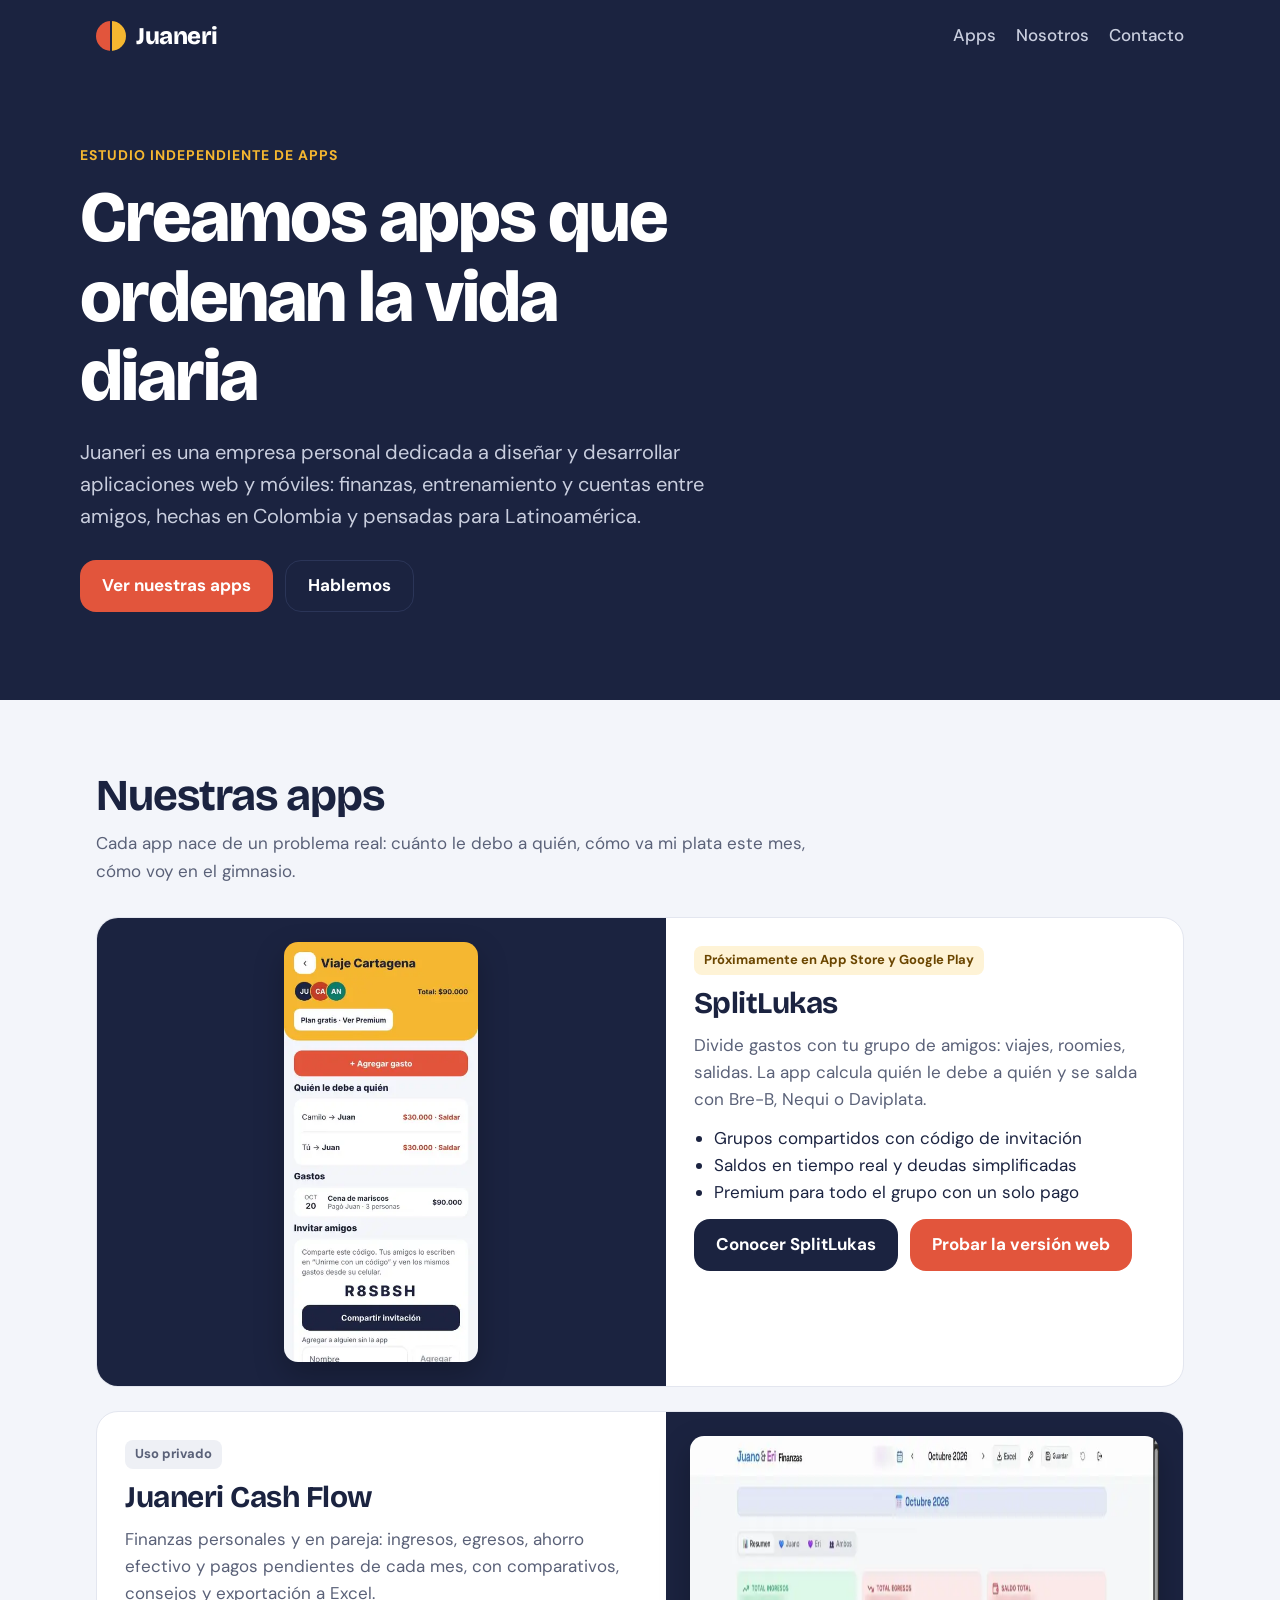
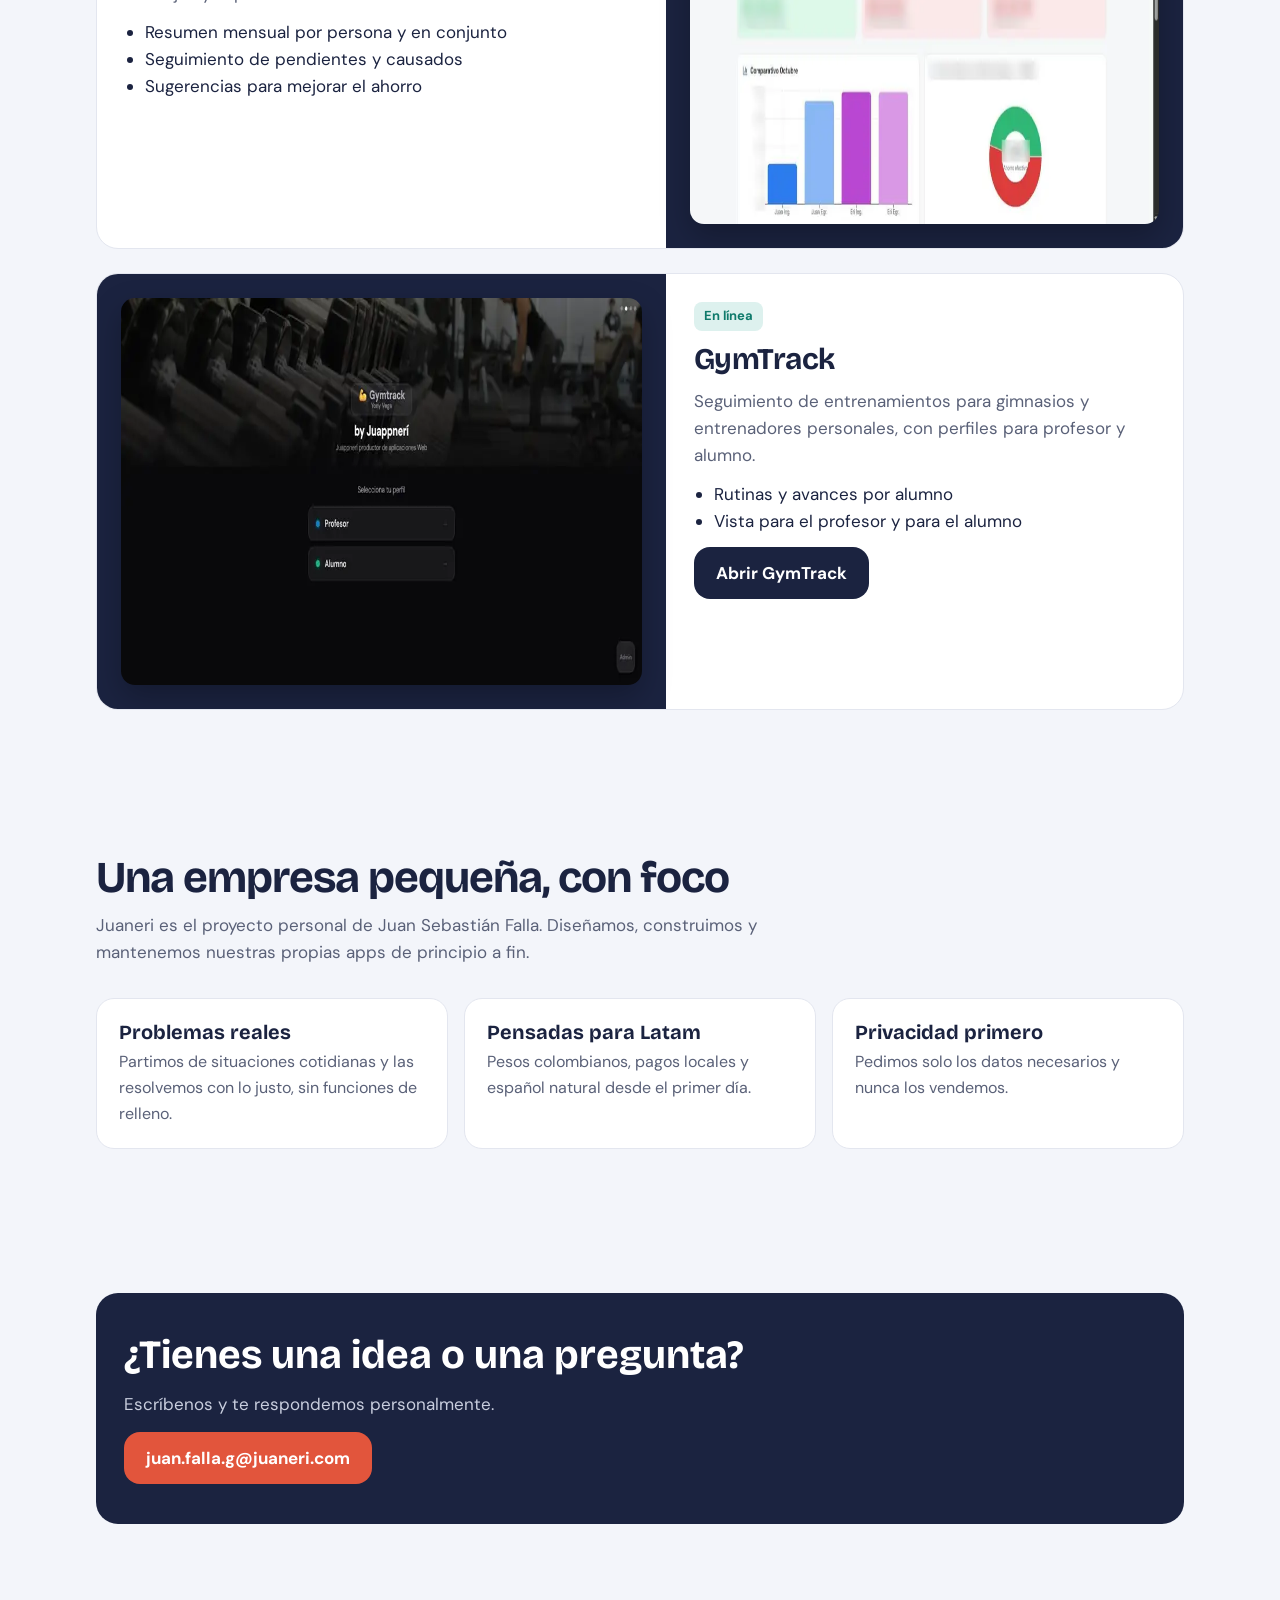
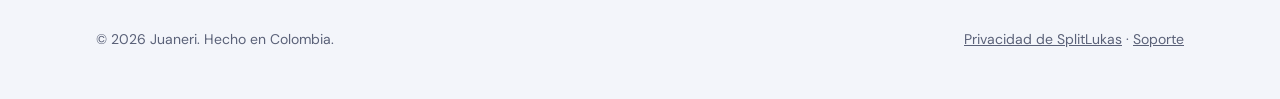
==== index.html @ c8ed4082 "Sitio de Juaneri" ====
<!doctype html>
<html lang="es">
<head>
<meta charset="utf-8">
<meta name="viewport" content="width=device-width, initial-scale=1">
<title>Juaneri · Apps hechas en Colombia</title>
<meta name="description" content="Juaneri es una empresa personal dedicada a crear aplicaciones web y móviles sencillas que resuelven problemas del día a día.">
<link rel="icon" href="favicon.png">
<link rel="preconnect" href="https://fonts.googleapis.com">
<link href="https://fonts.googleapis.com/css2?family=Bricolage+Grotesque:wght@700;800&family=DM+Sans:wght@400;500;700&display=swap" rel="stylesheet">
<link rel="stylesheet" href="styles.css">
</head>
<body>
<header class="top">
  <div class="wrap nav">
    <a class="brand" href="/"><span class="mark" aria-hidden="true"></span>Juaneri</a>
    <nav aria-label="Principal">
      <a href="#apps">Apps</a>
      <a href="#nosotros">Nosotros</a>
      <a href="#contacto">Contacto</a>
    </nav>
  </div>
  <div class="wrap hero">
    <div class="eyebrow">Estudio independiente de apps</div>
    <h1>Creamos apps que ordenan la vida diaria</h1>
    <p>Juaneri es una empresa personal dedicada a diseñar y desarrollar aplicaciones web y móviles: finanzas, entrenamiento y cuentas entre amigos, hechas en Colombia y pensadas para Latinoamérica.</p>
    <div class="actions">
      <a class="btn primary" href="#apps">Ver nuestras apps</a>
      <a class="btn ghost" href="#contacto">Hablemos</a>
    </div>
  </div>
</header>

<main>
  <section id="apps">
    <div class="wrap">
      <div class="section-head">
        <h2>Nuestras apps</h2>
        <p>Cada app nace de un problema real: cuánto le debo a quién, cómo va mi plata este mes, cómo voy en el gimnasio.</p>
      </div>
      <div class="apps">
        <article class="app">
          <div class="shot"><img src="img/splitlukas.webp" alt="Pantalla de un grupo en SplitLukas con los saldos de cada amigo" width="360" height="779" loading="lazy"></div>
          <div class="body">
            <span class="tag soon">Próximamente en App Store y Google Play</span>
            <h3>SplitLukas</h3>
            <p>Divide gastos con tu grupo de amigos: viajes, roomies, salidas. La app calcula quién le debe a quién y se salda con Bre-B, Nequi o Daviplata.</p>
            <ul>
              <li>Grupos compartidos con código de invitación</li>
              <li>Saldos en tiempo real y deudas simplificadas</li>
              <li>Premium para todo el grupo con un solo pago</li>
            </ul>
            <div class="actions">
              <a class="btn dark" href="/splitlukas/">Conocer SplitLukas</a>
              <a class="btn primary" href="https://splitlukas.expo.app">Probar la versión web</a>
            </div>
          </div>
        </article>

        <article class="app flip">
          <div class="shot"><img src="img/cashflow.webp" alt="Tablero de Juaneri Cash Flow con ingresos, egresos y ahorro del mes" width="900" height="388" loading="lazy"></div>
          <div class="body">
            <span class="tag private">Uso privado</span>
            <h3>Juaneri Cash Flow</h3>
            <p>Finanzas personales y en pareja: ingresos, egresos, ahorro efectivo y pagos pendientes de cada mes, con comparativos, consejos y exportación a Excel.</p>
            <ul>
              <li>Resumen mensual por persona y en conjunto</li>
              <li>Seguimiento de pendientes y causados</li>
              <li>Sugerencias para mejorar el ahorro</li>
            </ul>
          </div>
        </article>

        <article class="app">
          <div class="shot"><img src="img/gymtrack.webp" alt="Pantalla de inicio de GymTrack para elegir perfil de profesor o alumno" width="900" height="387" loading="lazy"></div>
          <div class="body">
            <span class="tag live">En línea</span>
            <h3>GymTrack</h3>
            <p>Seguimiento de entrenamientos para gimnasios y entrenadores personales, con perfiles para profesor y alumno.</p>
            <ul>
              <li>Rutinas y avances por alumno</li>
              <li>Vista para el profesor y para el alumno</li>
            </ul>
            <div class="actions"><a class="btn dark" href="https://gymtrack-zeta.vercel.app/">Abrir GymTrack</a></div>
          </div>
        </article>
      </div>
    </div>
  </section>

  <section id="nosotros">
    <div class="wrap">
      <div class="section-head">
        <h2>Una empresa pequeña, con foco</h2>
        <p>Juaneri es el proyecto personal de Juan Sebastián Falla. Diseñamos, construimos y mantenemos nuestras propias apps de principio a fin.</p>
      </div>
      <div class="values">
        <div class="value"><h3>Problemas reales</h3><p>Partimos de situaciones cotidianas y las resolvemos con lo justo, sin funciones de relleno.</p></div>
        <div class="value"><h3>Pensadas para Latam</h3><p>Pesos colombianos, pagos locales y español natural desde el primer día.</p></div>
        <div class="value"><h3>Privacidad primero</h3><p>Pedimos solo los datos necesarios y nunca los vendemos.</p></div>
      </div>
    </div>
  </section>

  <section id="contacto">
    <div class="wrap">
      <div class="contact">
        <h2>¿Tienes una idea o una pregunta?</h2>
        <p>Escríbenos y te respondemos personalmente.</p>
        <div class="actions"><a class="btn primary" href="mailto:juan.falla.g@juaneri.com">juan.falla.g@juaneri.com</a></div>
      </div>
    </div>
  </section>
</main>

<footer>
  <div class="wrap">
    <span>© 2026 Juaneri. Hecho en Colombia.</span>
    <span><a href="/splitlukas/privacidad.html">Privacidad de SplitLukas</a> · <a href="/splitlukas/soporte.html">Soporte</a></span>
  </div>
</footer>
</body>
</html>
---- styles.css ----
:root {
  --night: #1b2340;
  --night-soft: #2b3558;
  --coral: #e2553c;
  --coral-dark: #c43d27;
  --mango: #f5b730;
  --teal: #0f7a6b;
  --ground: #f3f5fa;
  --ink: #1b2340;
  --muted: #5a6178;
  --line: #e3e6ef;
  --card: #ffffff;
  --radius: 22px;
  --max: 1120px;
}

* { box-sizing: border-box; }
html { scroll-behavior: smooth; }
body {
  margin: 0;
  background: var(--ground);
  color: var(--ink);
  font-family: "DM Sans", system-ui, -apple-system, "Segoe UI", sans-serif;
  font-size: 17px;
  line-height: 1.6;
}
h1, h2, h3 { font-family: "Bricolage Grotesque", "DM Sans", sans-serif; line-height: 1.1; margin: 0; }
a { color: var(--coral-dark); }
img { max-width: 100%; display: block; }
.wrap { max-width: var(--max); margin: 0 auto; padding: 0 16px; }

/* Encabezado */
.top { background: var(--night); color: #fff; }
.nav { display: flex; align-items: center; justify-content: space-between; gap: 16px; min-height: 72px; flex-wrap: wrap; }
.brand { display: flex; align-items: center; gap: 10px; color: #fff; text-decoration: none; font-family: "Bricolage Grotesque", sans-serif; font-weight: 800; font-size: 24px; letter-spacing: -0.5px; }
.mark { width: 30px; height: 30px; border-radius: 50%; background: linear-gradient(90deg, var(--coral) 0 48%, var(--night) 48% 52%, var(--mango) 52% 100%); }
.nav nav { display: flex; gap: 20px; flex-wrap: wrap; }
.nav nav a { color: #c9cede; text-decoration: none; font-weight: 500; }
.nav nav a:hover { color: #fff; }

.hero { padding: 72px 0 88px; }
.hero .eyebrow { color: var(--mango); font-weight: 700; letter-spacing: 1px; text-transform: uppercase; font-size: 14px; }
.hero h1 { font-size: clamp(40px, 7vw, 72px); font-weight: 800; letter-spacing: -2px; margin: 12px 0 20px; max-width: 14ch; }
.hero p { color: #c9cede; font-size: 20px; max-width: 46ch; margin: 0 0 28px; }
.btn { display: inline-flex; align-items: center; justify-content: center; min-height: 52px; padding: 0 22px; border-radius: 16px; font-weight: 700; text-decoration: none; }
.btn.primary { background: var(--coral); color: #fff; }
.btn.ghost { border: 1.5px solid var(--night-soft); color: #fff; }
.btn.dark { background: var(--night); color: #fff; }
.actions { display: flex; gap: 12px; flex-wrap: wrap; }

/* Secciones */
section { padding: 72px 0; }
.section-head { margin-bottom: 32px; max-width: 60ch; }
.section-head h2 { font-size: clamp(30px, 4vw, 44px); letter-spacing: -1px; margin-bottom: 10px; }
.section-head p { color: var(--muted); margin: 0; }

.apps { display: grid; gap: 24px; }
.app { background: var(--card); border-radius: var(--radius); overflow: hidden; display: grid; grid-template-columns: 1fr; border: 1px solid var(--line); }
.app .shot { background: var(--night); display: flex; align-items: center; justify-content: center; padding: 24px; min-height: 260px; }
.app .shot img { border-radius: 14px; box-shadow: 0 12px 30px rgba(0,0,0,.25); max-height: 420px; width: auto; }
.app .body { padding: 28px; display: flex; flex-direction: column; gap: 12px; }
.app h3 { font-size: 30px; letter-spacing: -0.5px; }
.app p { color: var(--muted); margin: 0; }
.tag { align-self: flex-start; font-size: 13px; font-weight: 700; padding: 4px 10px; border-radius: 8px; }
.tag.soon { background: #fef3d6; color: #6b4600; }
.tag.live { background: #ddf1ee; color: var(--teal); }
.tag.private { background: #eef0f5; color: var(--muted); }
.app ul { margin: 0; padding-left: 20px; color: var(--ink); }
@media (min-width: 860px) {
  .app { grid-template-columns: 1.1fr 1fr; }
  .app.flip .shot { order: 2; }
}

.values { display: grid; gap: 16px; grid-template-columns: repeat(auto-fit, minmax(220px, 1fr)); }
.value { background: var(--card); border: 1px solid var(--line); border-radius: 18px; padding: 22px; }
.value h3 { font-size: 20px; margin-bottom: 6px; }
.value p { margin: 0; color: var(--muted); font-size: 16px; }

.contact { background: var(--night); color: #fff; border-radius: var(--radius); padding: 40px 28px; display: flex; flex-direction: column; gap: 14px; }
.contact h2 { font-size: clamp(28px, 4vw, 40px); }
.contact p { color: #c9cede; margin: 0; }

footer { padding: 32px 0 48px; color: var(--muted); font-size: 14px; }
footer .wrap { display: flex; justify-content: space-between; gap: 12px; flex-wrap: wrap; }
footer a { color: var(--muted); }

/* Páginas de texto (privacidad, soporte) */
.doc { background: var(--card); border-radius: var(--radius); padding: 32px 24px; margin: 40px auto 64px; max-width: 760px; border: 1px solid var(--line); }
.doc h1 { font-size: clamp(32px, 5vw, 44px); letter-spacing: -1px; margin-bottom: 8px; }
.doc h2 { font-size: 22px; margin: 32px 0 8px; }
.doc .meta { color: var(--muted); font-size: 15px; }
.doc li { margin-bottom: 6px; }
.faq details { border-top: 1px solid var(--line); padding: 14px 0; }
.faq summary { font-weight: 700; cursor: pointer; }
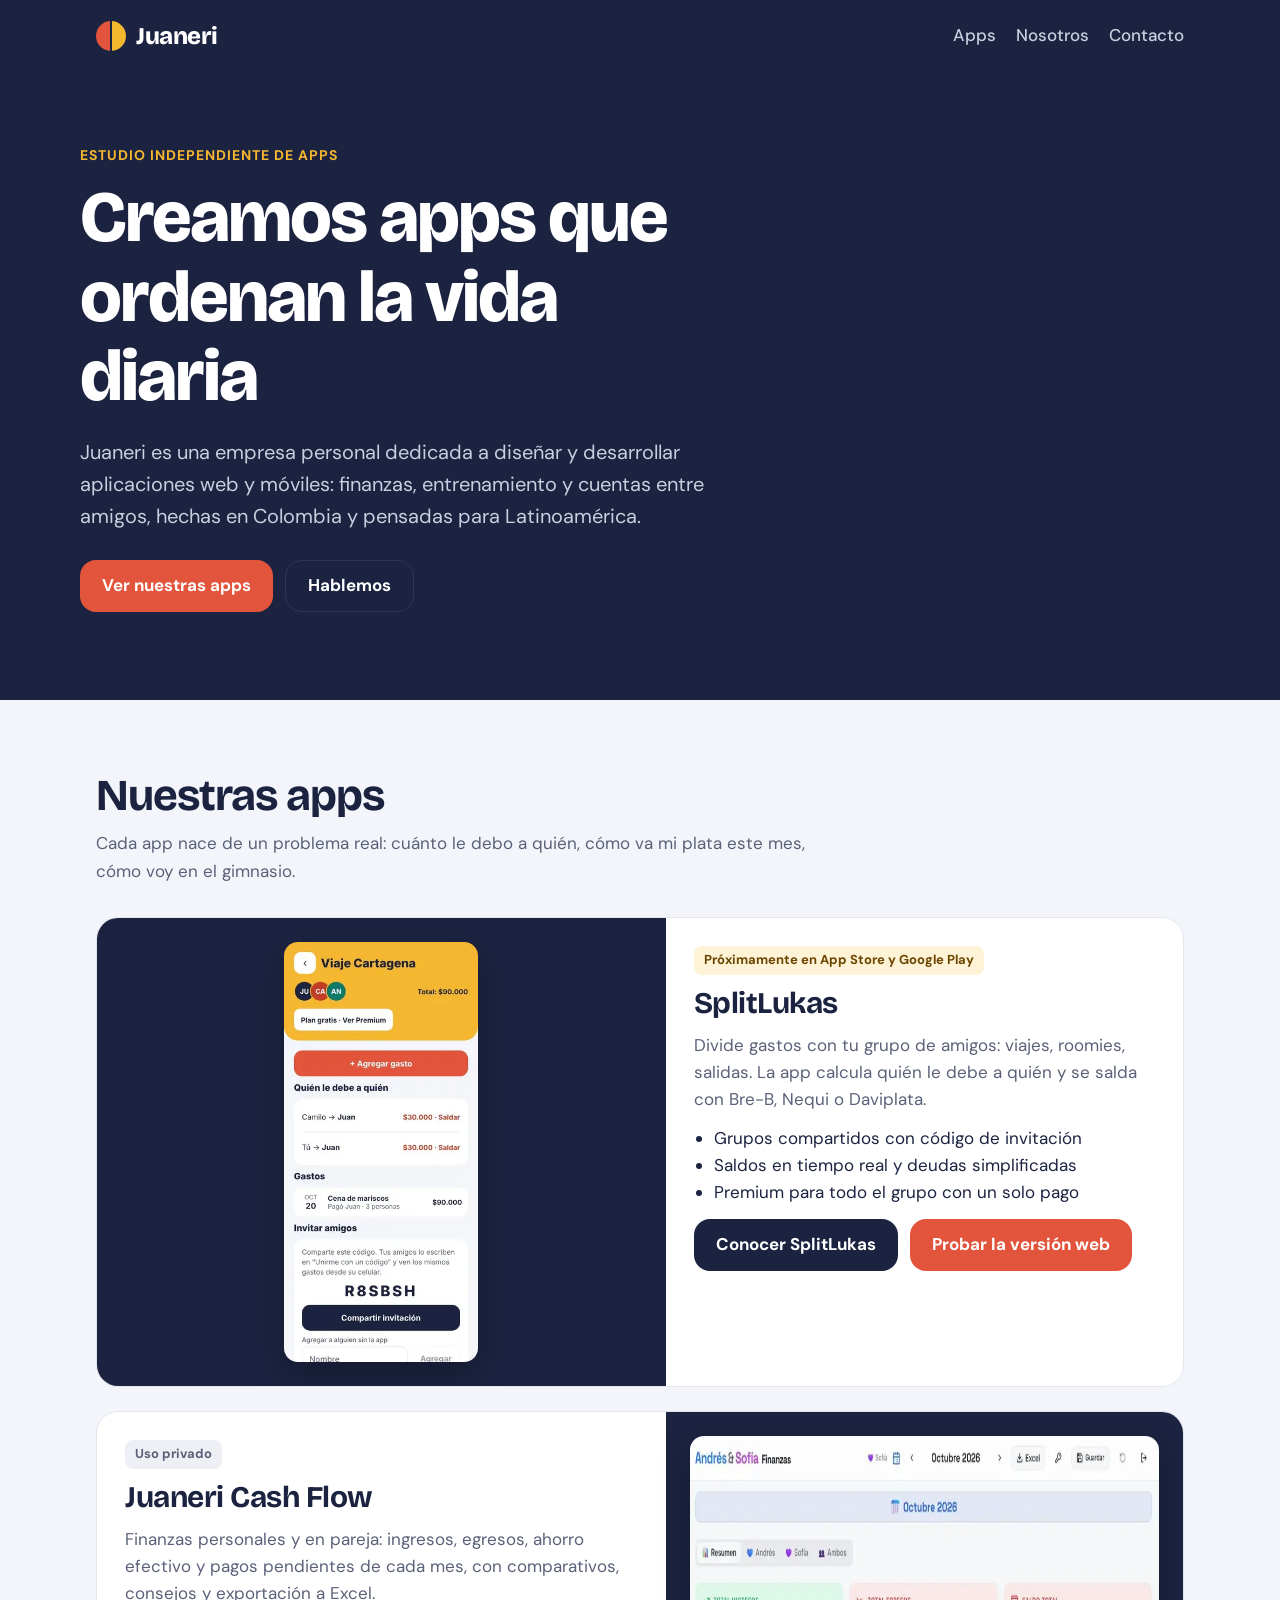
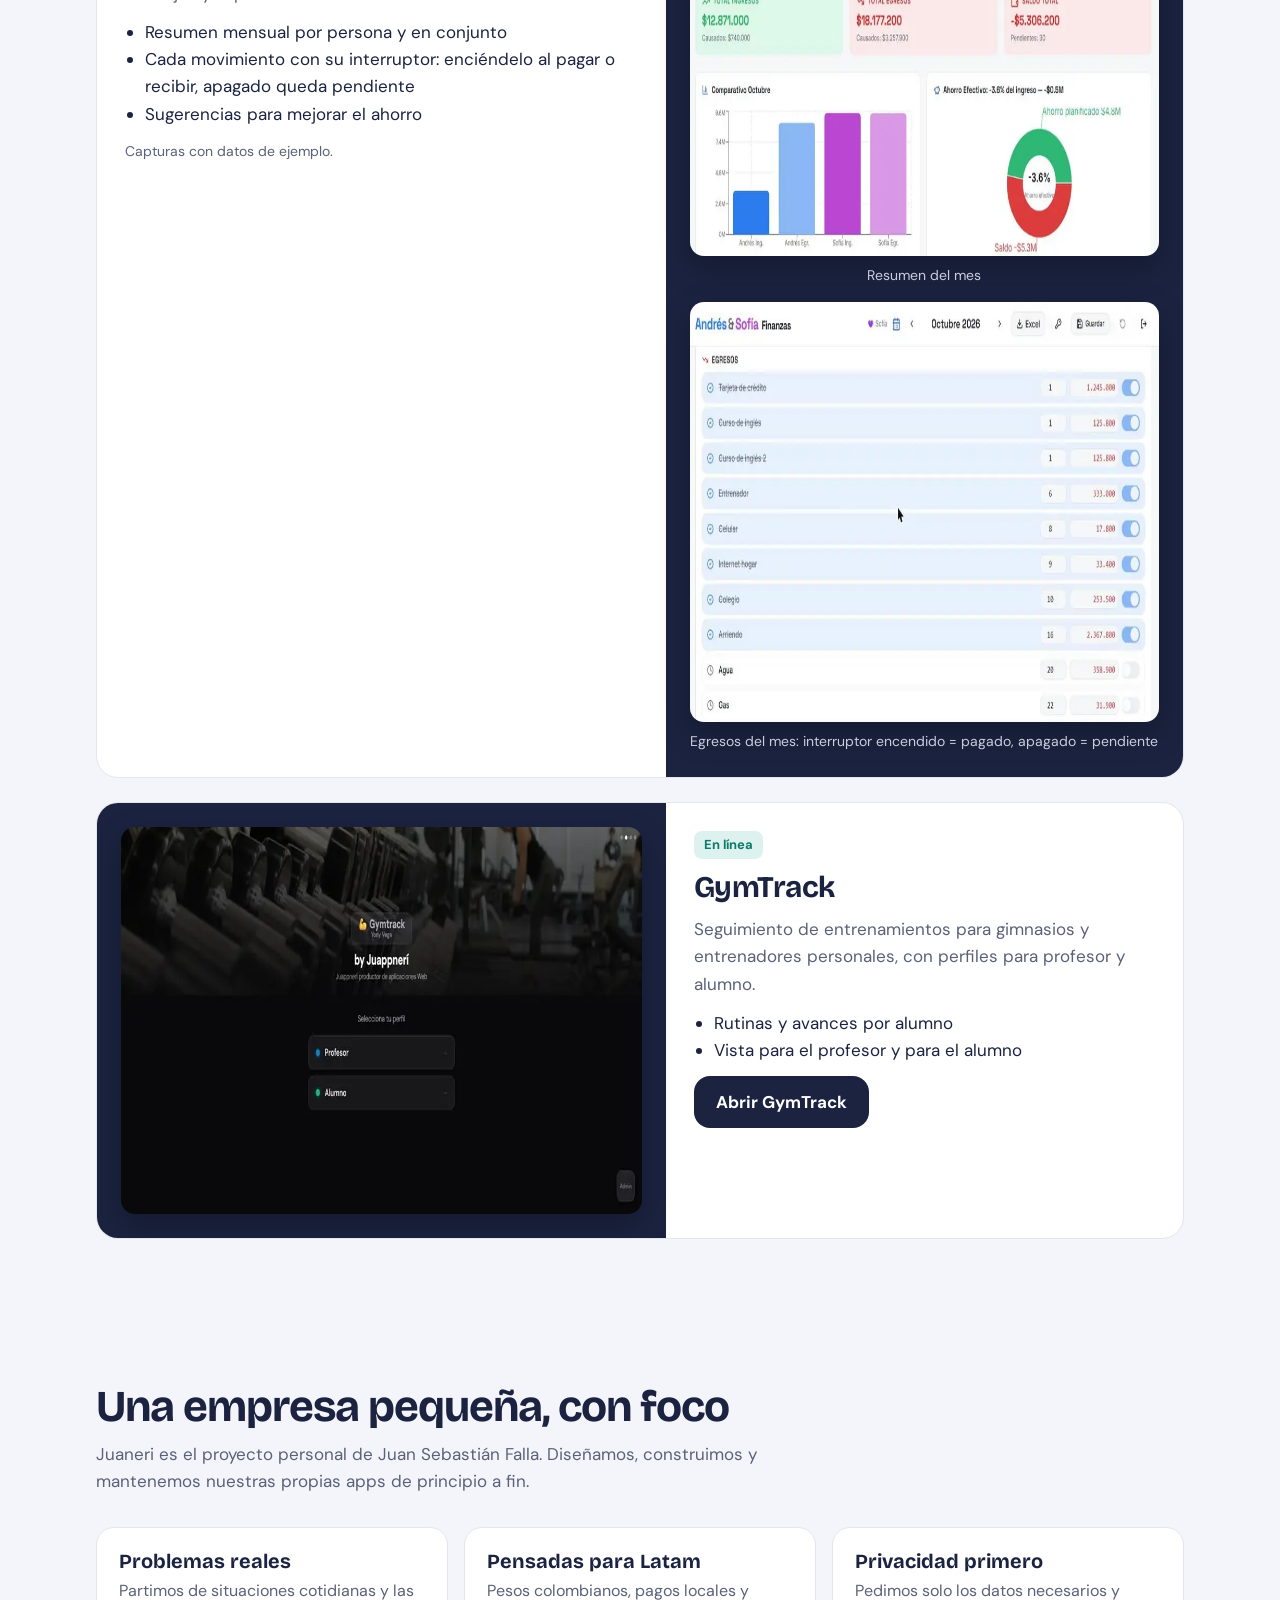
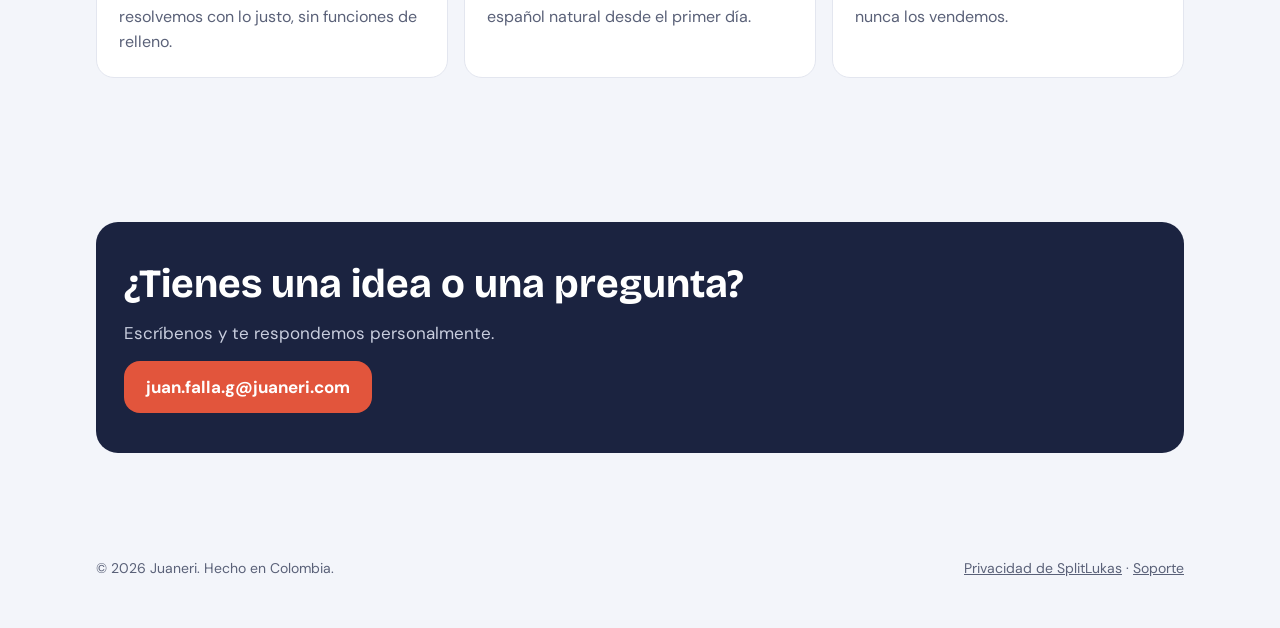
==== commit 4f589dfa: "Sitio de Juaneri: capturas nuevas de Cash Flow" ====
--- a/index.html
+++ b/index.html
@@ -58,16 +58,20 @@
         </article>
 
         <article class="app flip">
-          <div class="shot"><img src="img/cashflow.webp" alt="Tablero de Juaneri Cash Flow con ingresos, egresos y ahorro del mes" width="900" height="388" loading="lazy"></div>
+          <div class="shot stack">
+            <figure><img src="img/cashflow-resumen.webp" alt="Resumen del mes en Juaneri Cash Flow con total de ingresos, egresos, saldo y gráficos" width="900" height="479" loading="lazy"><figcaption>Resumen del mes</figcaption></figure>
+            <figure><img src="img/cashflow-mes.webp" alt="Lista de egresos del mes: los pagados con el interruptor encendido y tachados, los pendientes con el interruptor apagado" width="900" height="479" loading="lazy"><figcaption>Egresos del mes: interruptor encendido = pagado, apagado = pendiente</figcaption></figure>
+          </div>
           <div class="body">
             <span class="tag private">Uso privado</span>
             <h3>Juaneri Cash Flow</h3>
             <p>Finanzas personales y en pareja: ingresos, egresos, ahorro efectivo y pagos pendientes de cada mes, con comparativos, consejos y exportación a Excel.</p>
             <ul>
               <li>Resumen mensual por persona y en conjunto</li>
-              <li>Seguimiento de pendientes y causados</li>
+              <li>Cada movimiento con su interruptor: enciéndelo al pagar o recibir, apagado queda pendiente</li>
               <li>Sugerencias para mejorar el ahorro</li>
             </ul>
+            <p style="font-size:14px">Capturas con datos de ejemplo.</p>
           </div>
         </article>
 
--- a/styles.css
+++ b/styles.css
@@ -58,6 +58,9 @@
 .app { background: var(--card); border-radius: var(--radius); overflow: hidden; display: grid; grid-template-columns: 1fr; border: 1px solid var(--line); }
 .app .shot { background: var(--night); display: flex; align-items: center; justify-content: center; padding: 24px; min-height: 260px; }
 .app .shot img { border-radius: 14px; box-shadow: 0 12px 30px rgba(0,0,0,.25); max-height: 420px; width: auto; }
+.app .shot.stack { flex-direction: column; gap: 16px; }
+.app .shot figure { margin: 0; display: flex; flex-direction: column; gap: 8px; }
+.app .shot figcaption { color: #c9cede; font-size: 14px; text-align: center; }
 .app .body { padding: 28px; display: flex; flex-direction: column; gap: 12px; }
 .app h3 { font-size: 30px; letter-spacing: -0.5px; }
 .app p { color: var(--muted); margin: 0; }
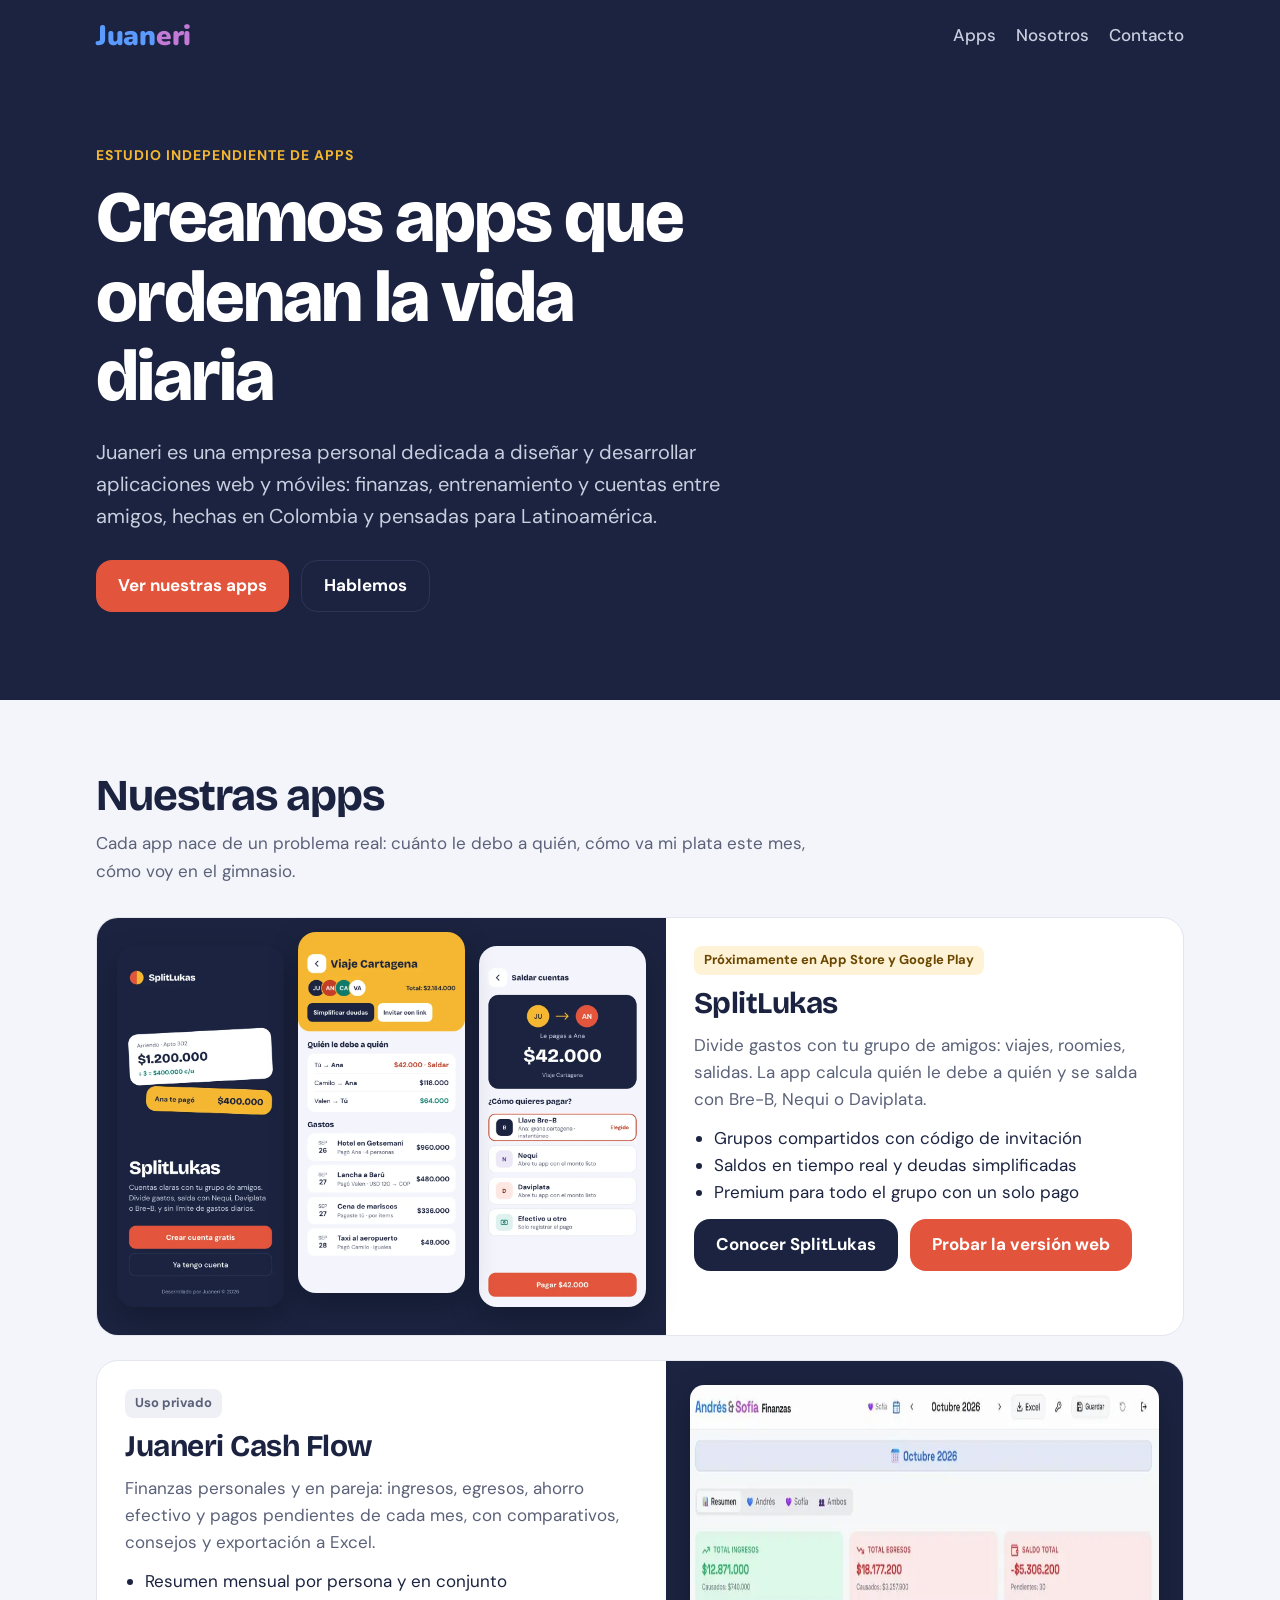
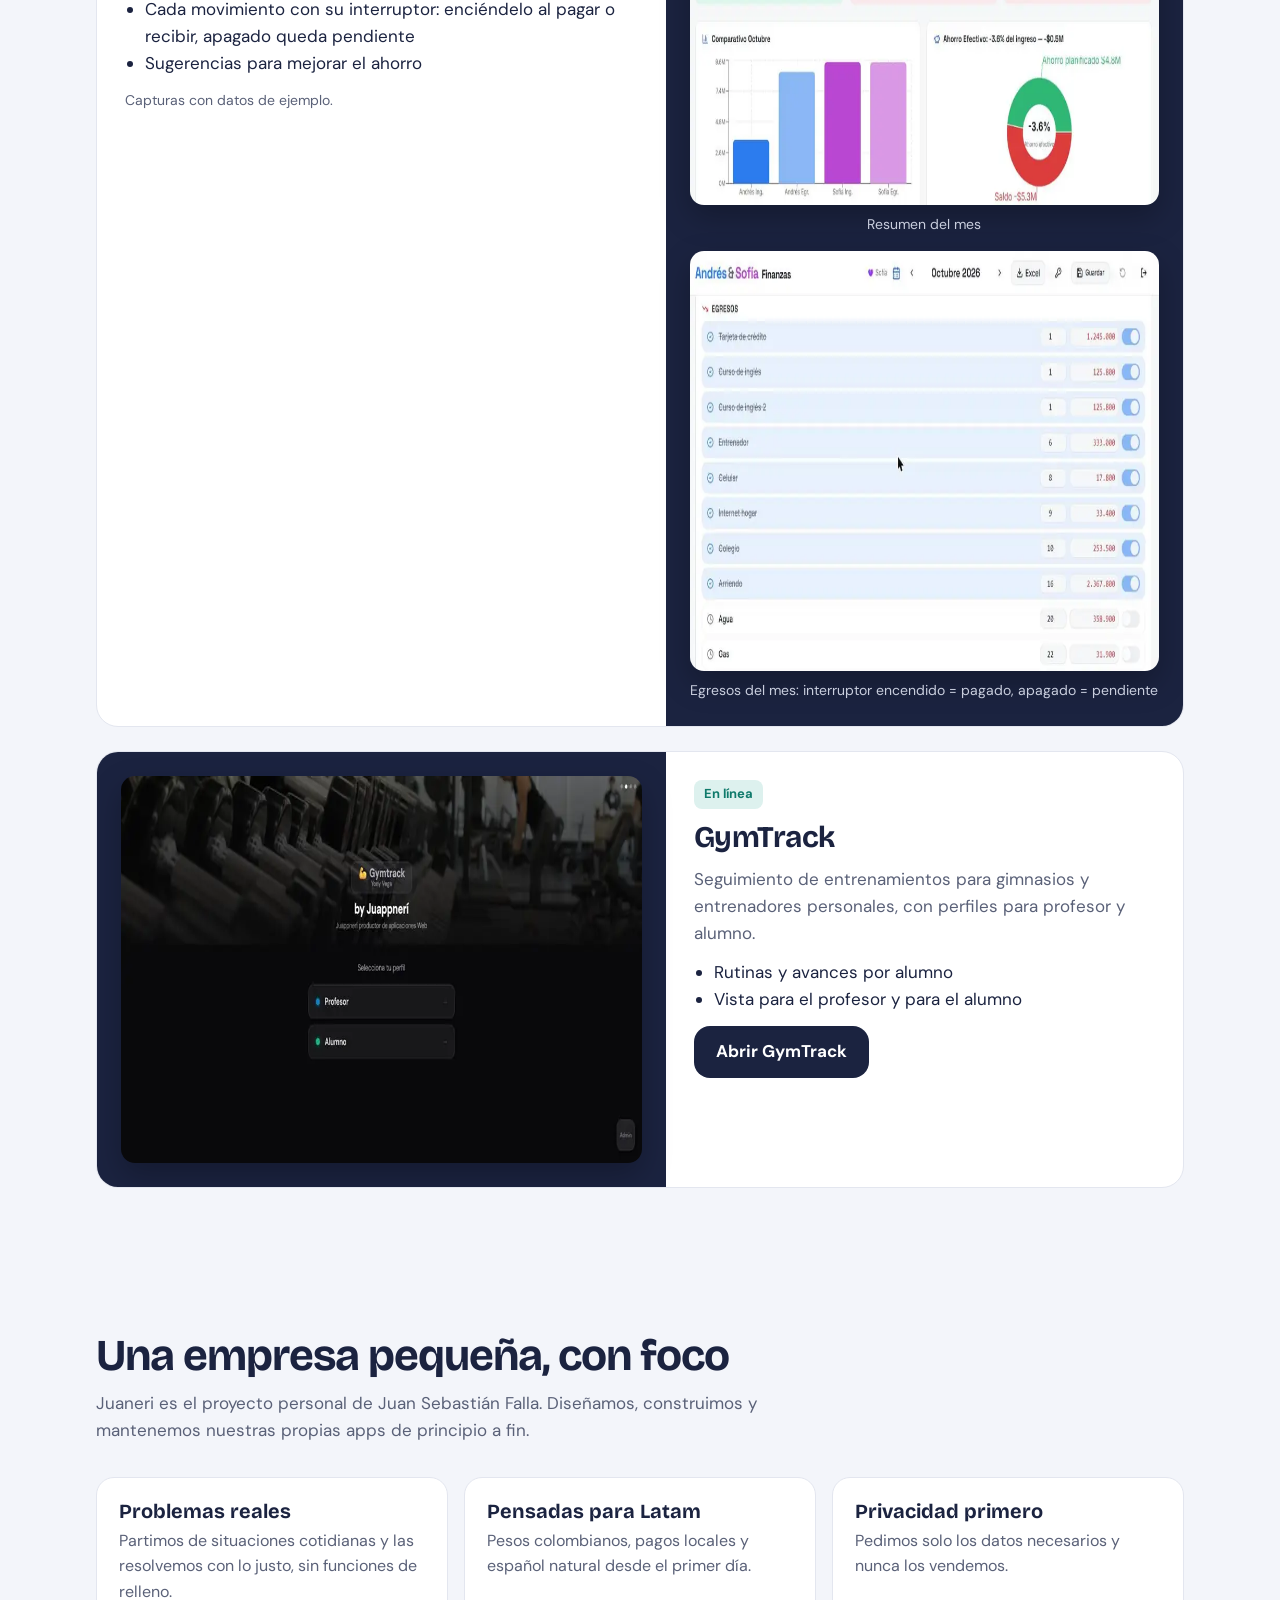
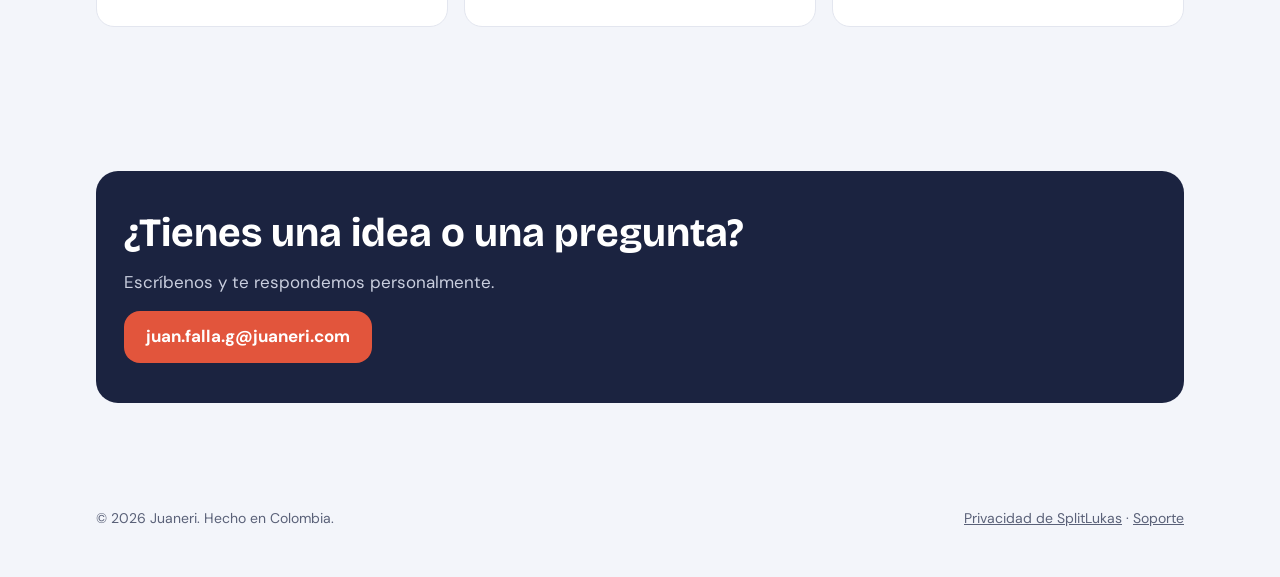
==== commit 8dd81efe: "Logo estilo Cash Flow y pantallas del prototipo de SplitLukas" ====
--- a/index.html
+++ b/index.html
@@ -7,13 +7,13 @@
 <meta name="description" content="Juaneri es una empresa personal dedicada a crear aplicaciones web y móviles sencillas que resuelven problemas del día a día.">
 <link rel="icon" href="favicon.png">
 <link rel="preconnect" href="https://fonts.googleapis.com">
-<link href="https://fonts.googleapis.com/css2?family=Bricolage+Grotesque:wght@700;800&family=DM+Sans:wght@400;500;700&display=swap" rel="stylesheet">
+<link href="https://fonts.googleapis.com/css2?family=Bricolage+Grotesque:wght@700;800&family=DM+Sans:wght@400;500;700&family=Nunito:wght@900&display=swap" rel="stylesheet">
 <link rel="stylesheet" href="styles.css">
 </head>
 <body>
 <header class="top">
   <div class="wrap nav">
-    <a class="brand" href="/"><span class="mark" aria-hidden="true"></span>Juaneri</a>
+    <a class="brand" href="/"><span class="wm-a">Juan</span><span class="wm-b">eri</span></a>
     <nav aria-label="Principal">
       <a href="#apps">Apps</a>
       <a href="#nosotros">Nosotros</a>
@@ -40,7 +40,11 @@
       </div>
       <div class="apps">
         <article class="app">
-          <div class="shot"><img src="img/splitlukas.webp" alt="Pantalla de un grupo en SplitLukas con los saldos de cada amigo" width="360" height="779" loading="lazy"></div>
+          <div class="shot phones">
+            <img src="img/proto-bienvenida.webp" alt="Pantalla de bienvenida de SplitLukas" width="540" height="1169" loading="lazy">
+            <img src="img/proto-grupo.webp" alt="Grupo Viaje Cartagena con quién le debe a quién y la lista de gastos" width="540" height="1169" loading="lazy">
+            <img src="img/proto-saldar.webp" alt="Saldar cuentas con Llave Bre-B, Nequi o Daviplata" width="540" height="1169" loading="lazy">
+          </div>
           <div class="body">
             <span class="tag soon">Próximamente en App Store y Google Play</span>
             <h3>SplitLukas</h3>
--- a/styles.css
+++ b/styles.css
@@ -38,7 +38,7 @@
 .nav nav a { color: #c9cede; text-decoration: none; font-weight: 500; }
 .nav nav a:hover { color: #fff; }
 
-.hero { padding: 72px 0 88px; }
+.hero { padding-top: 72px; padding-bottom: 88px; }
 .hero .eyebrow { color: var(--mango); font-weight: 700; letter-spacing: 1px; text-transform: uppercase; font-size: 14px; }
 .hero h1 { font-size: clamp(40px, 7vw, 72px); font-weight: 800; letter-spacing: -2px; margin: 12px 0 20px; max-width: 14ch; }
 .hero p { color: #c9cede; font-size: 20px; max-width: 46ch; margin: 0 0 28px; }
@@ -95,3 +95,19 @@
 .doc li { margin-bottom: 6px; }
 .faq details { border-top: 1px solid var(--line); padding: 14px 0; }
 .faq summary { font-weight: 700; cursor: pointer; }
+
+/* Logo tipo Cash Flow */
+.brand { font-family: "Nunito", "DM Sans", sans-serif; font-weight: 900; font-size: 28px; letter-spacing: -0.3px; gap: 0; }
+.wm-a { color: #5b9bff; }
+.wm-b { color: #c27ad6; }
+
+/* Pantallas del prototipo */
+.app .shot.phones { gap: 14px; padding: 28px 20px; }
+.app .shot.phones img { width: calc((100% - 28px) / 3); max-width: 200px; height: auto; max-height: none; border-radius: 18px; }
+.app .shot.phones img:nth-child(2) { transform: translateY(-14px); }
+.gallery-sec { padding-bottom: 0; }
+.gallery { display: grid; gap: 20px; grid-template-columns: repeat(2, minmax(0, 1fr)); }
+.gallery figure { margin: 0; display: flex; flex-direction: column; gap: 10px; }
+.gallery img { width: 100%; height: auto; border-radius: 20px; box-shadow: 0 12px 30px rgba(27,35,64,.18); }
+.gallery figcaption { text-align: center; font-weight: 700; color: var(--ink); }
+@media (min-width: 860px) { .gallery { grid-template-columns: repeat(3, minmax(0, 1fr)); gap: 28px; } }
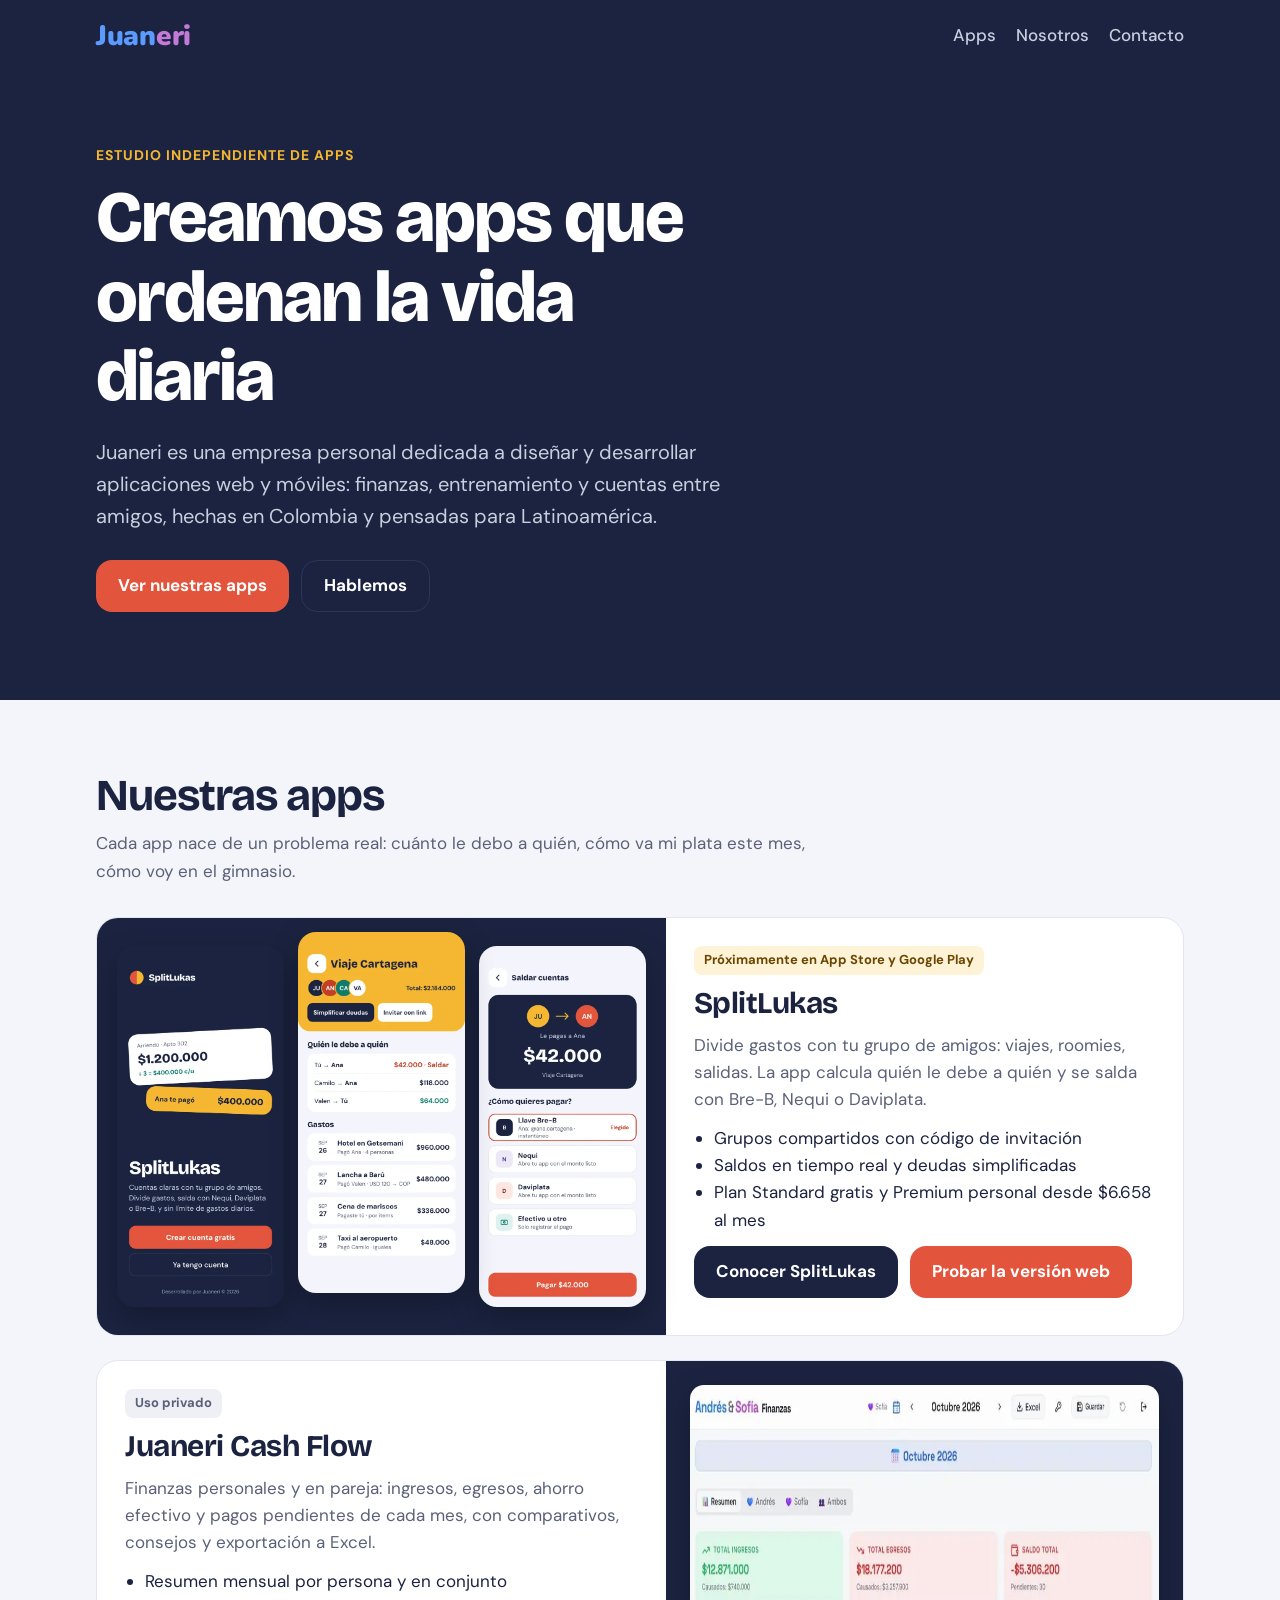
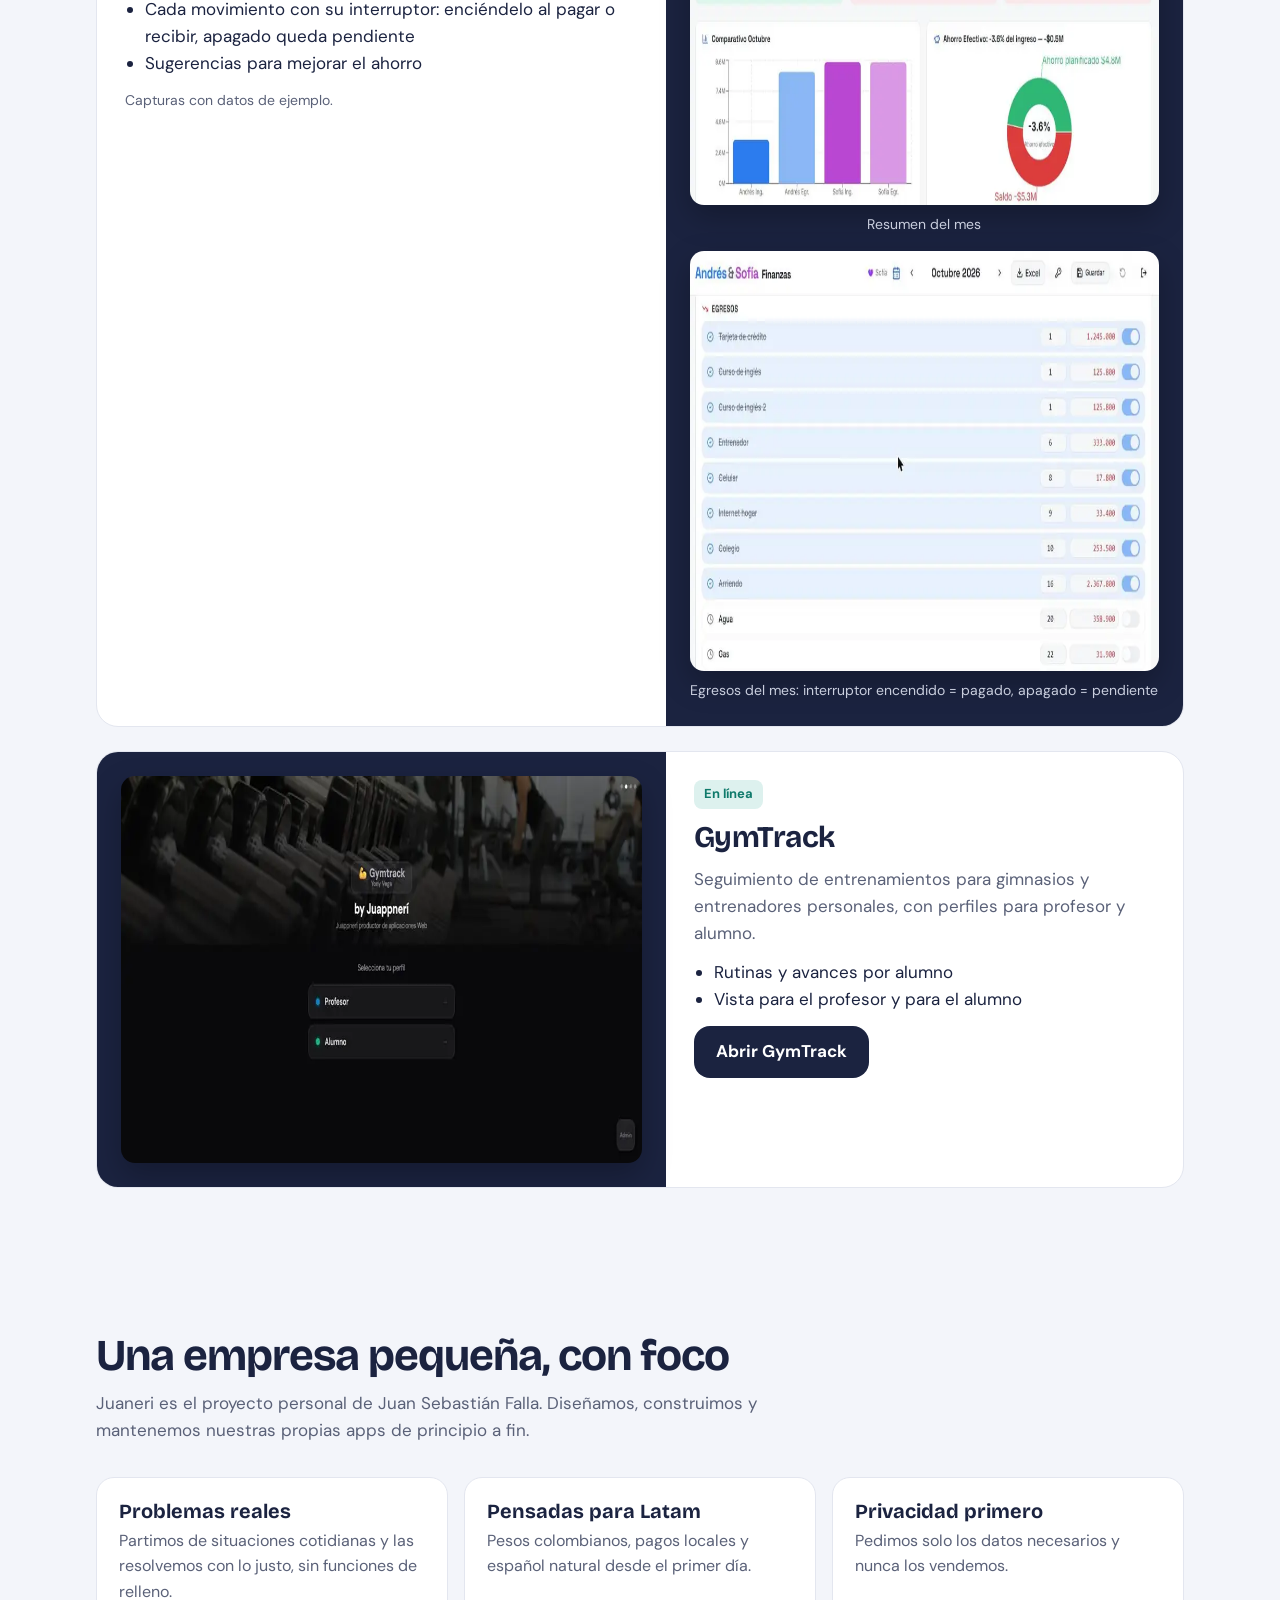
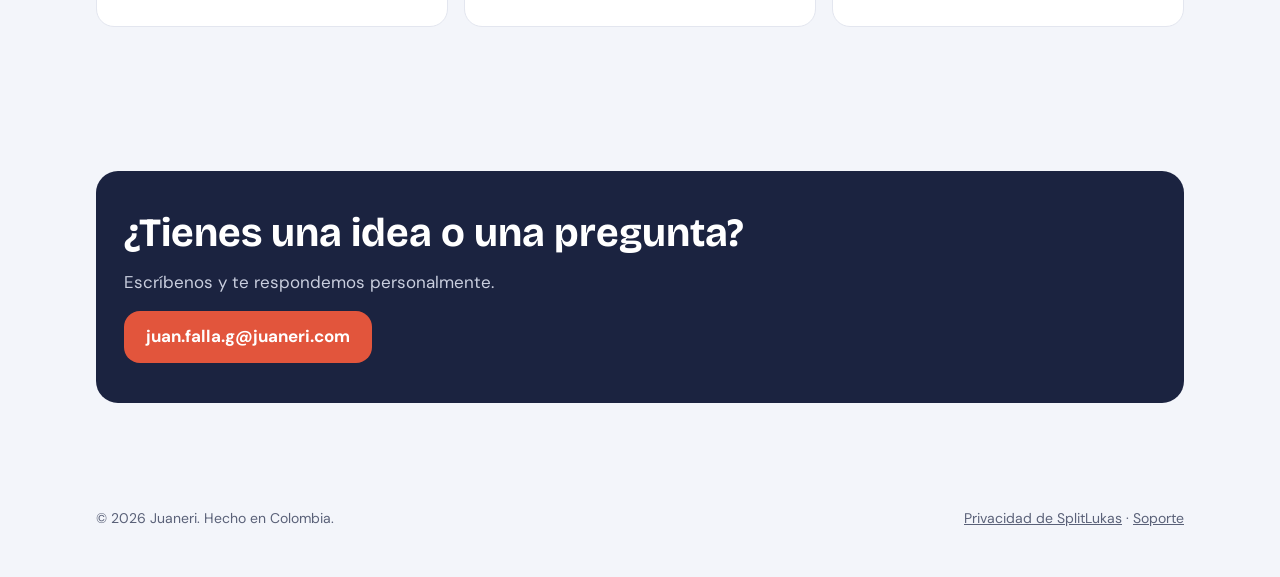
==== commit b63c5467: "SplitLukas: Premium por persona, Pase de Viaje para 9 amigos y prueba de 14 días" ====
--- a/index.html
+++ b/index.html
@@ -52,7 +52,7 @@
             <ul>
               <li>Grupos compartidos con código de invitación</li>
               <li>Saldos en tiempo real y deudas simplificadas</li>
-              <li>Premium para todo el grupo con un solo pago</li>
+              <li>Plan Standard gratis y Premium personal desde $6.658 al mes</li>
             </ul>
             <div class="actions">
               <a class="btn dark" href="/splitlukas/">Conocer SplitLukas</a>
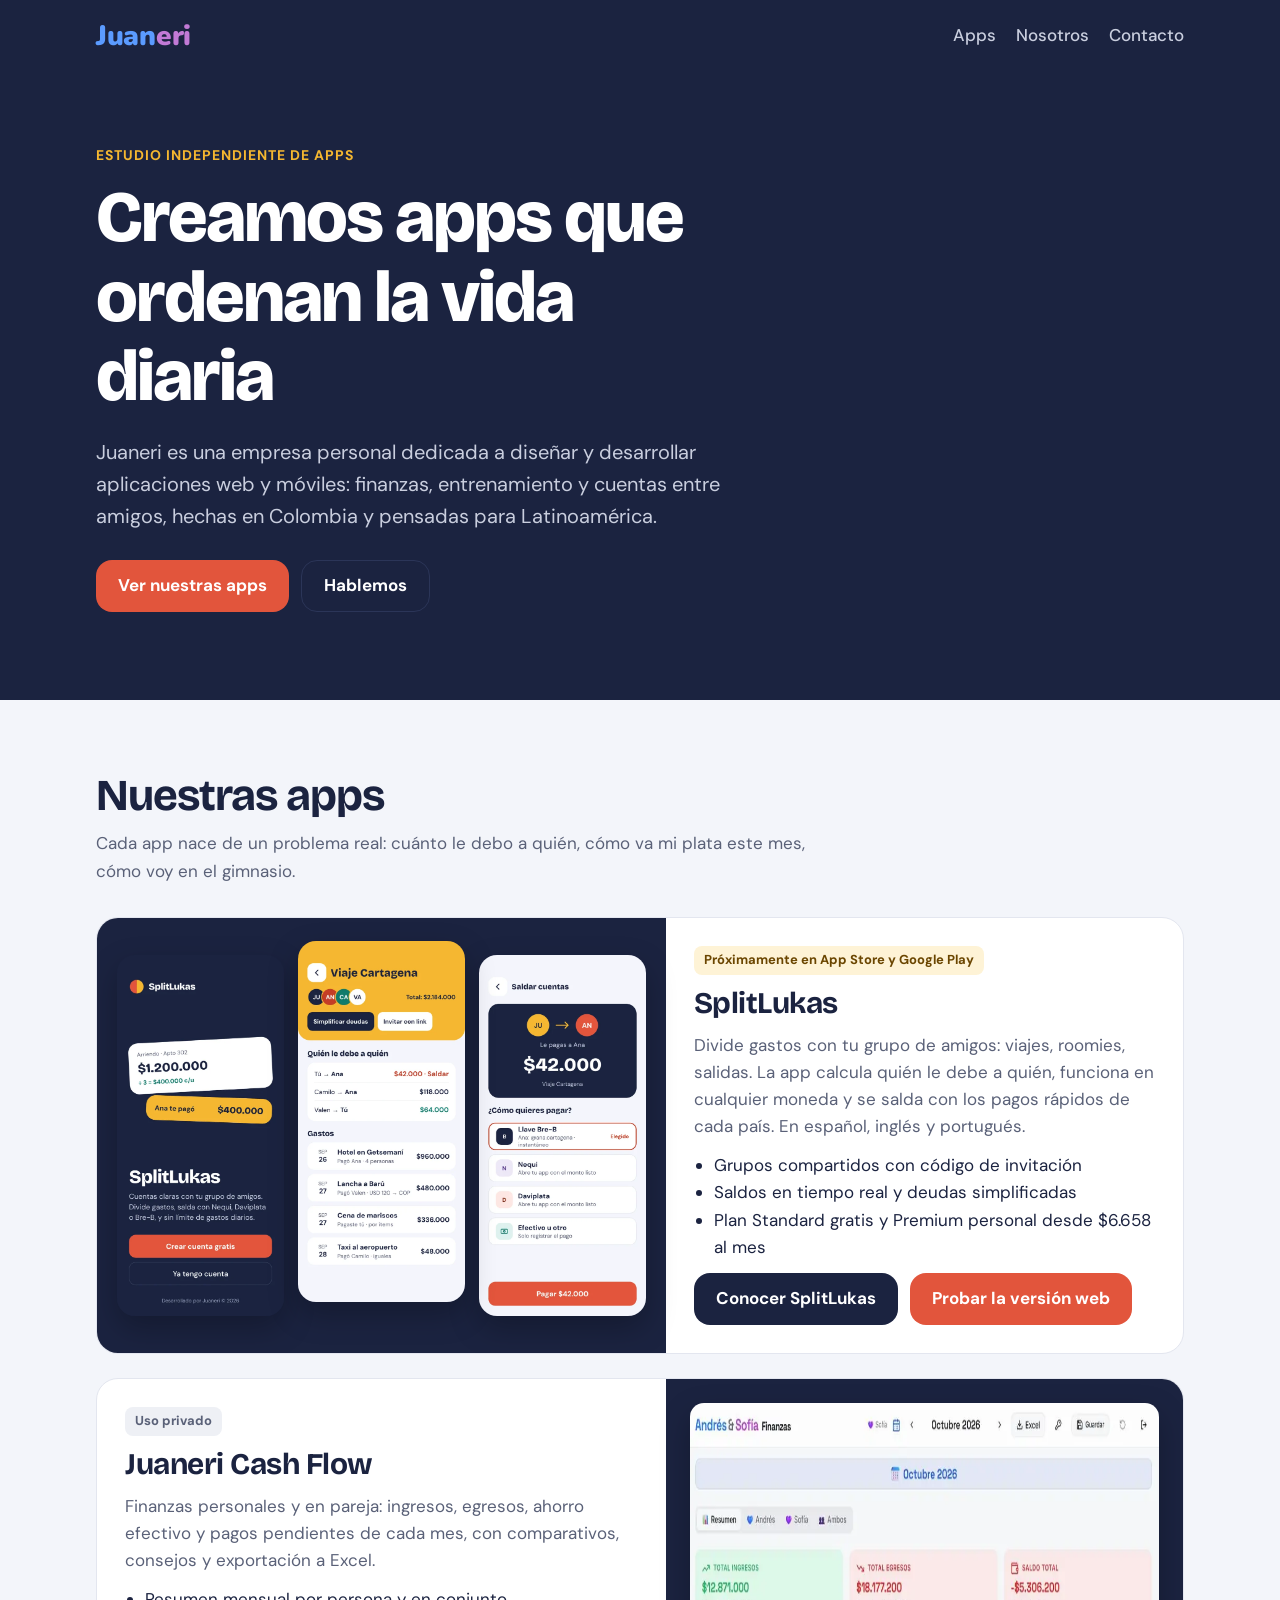
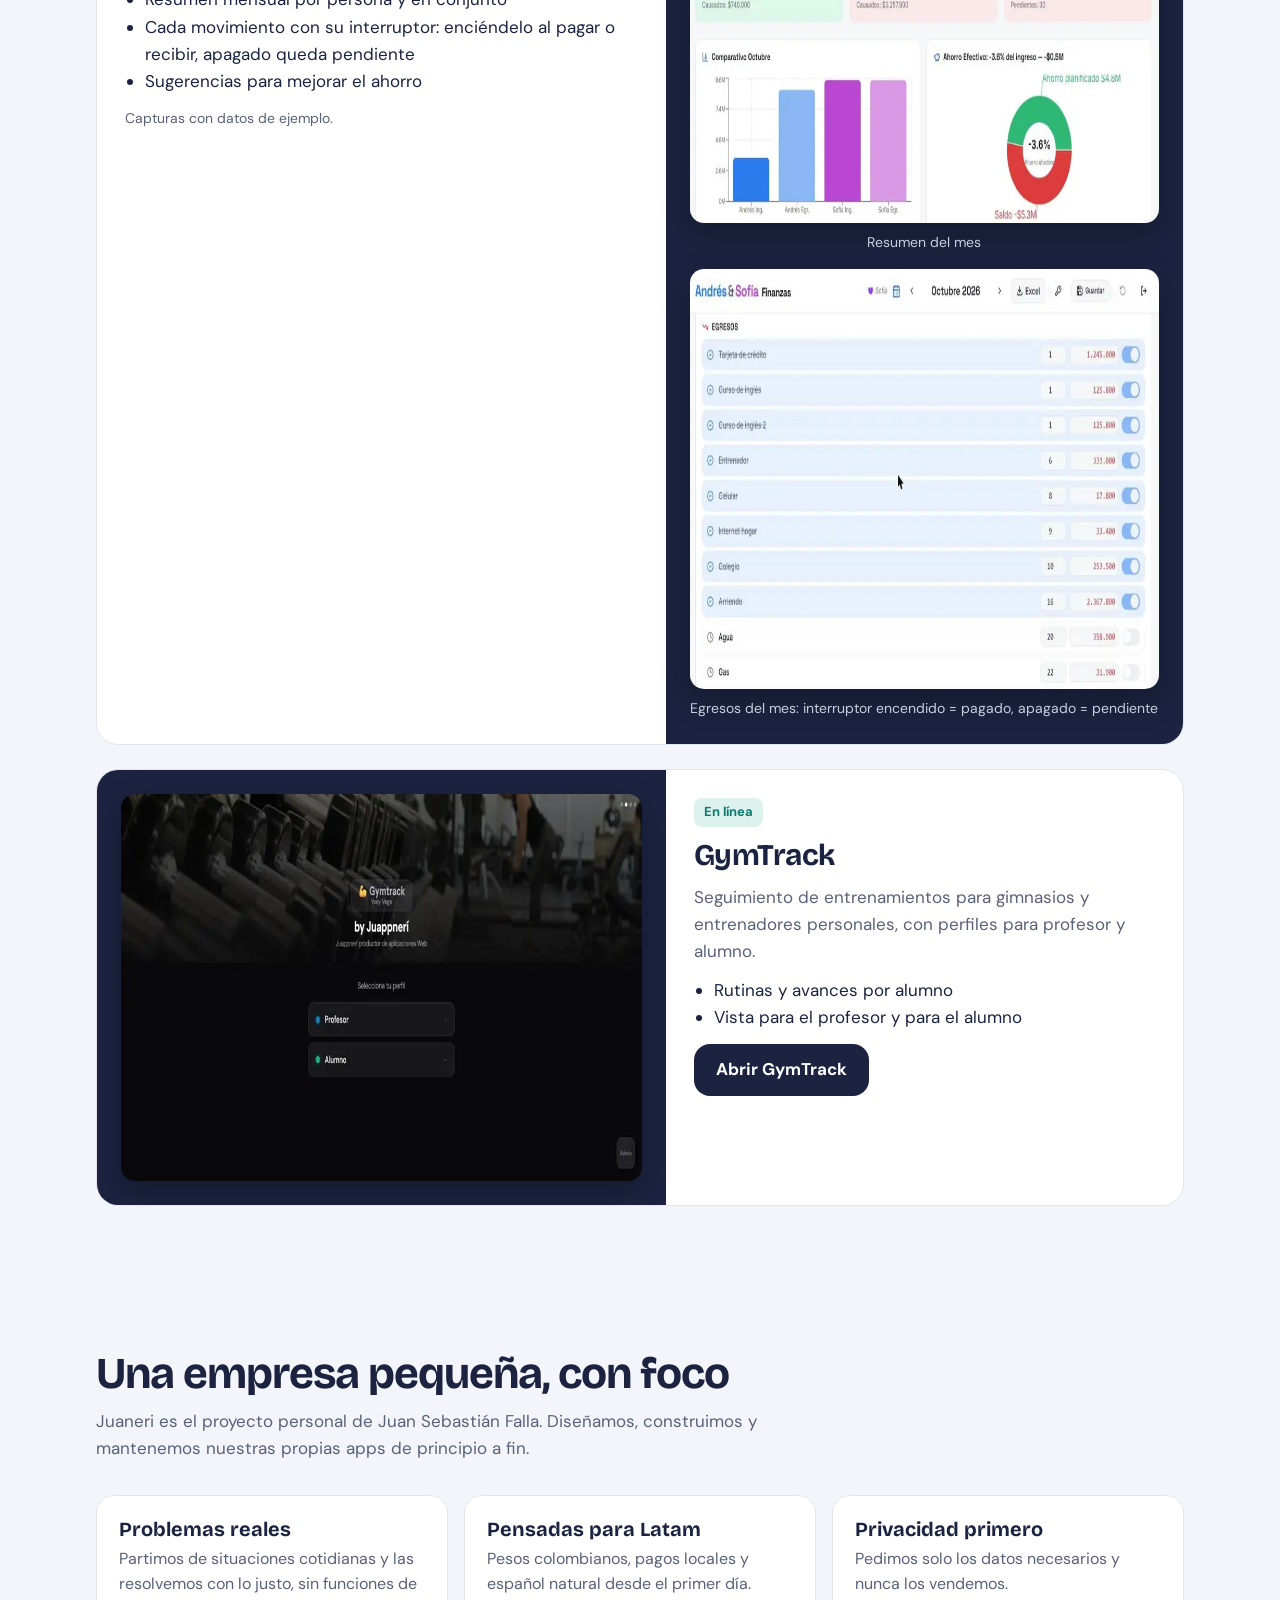
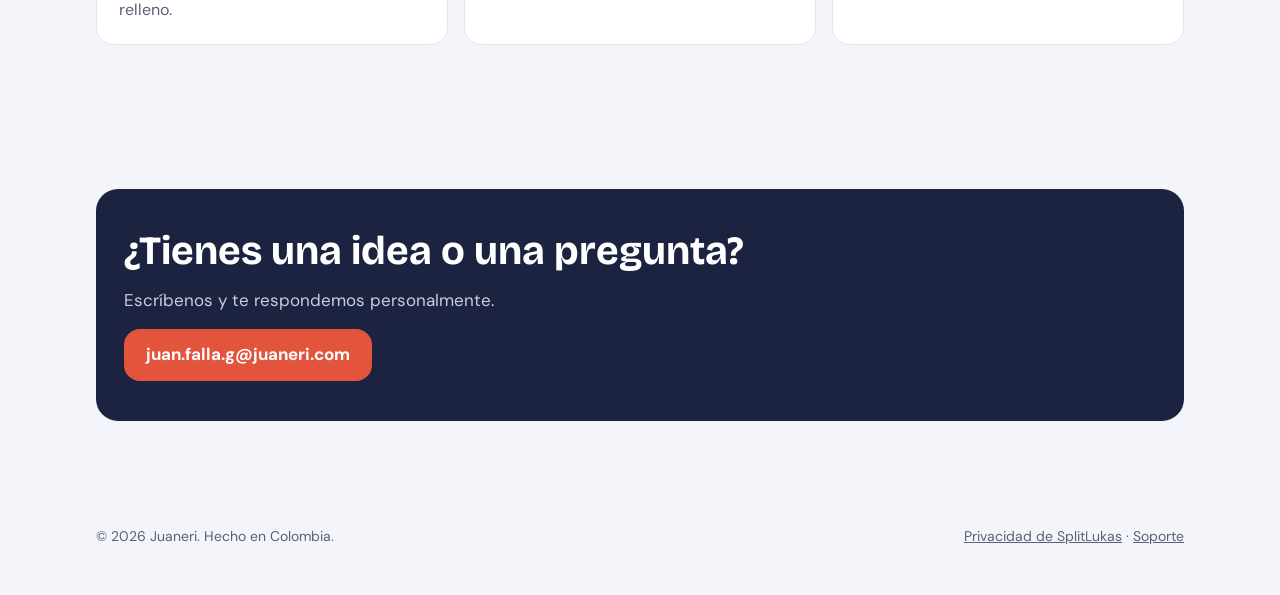
==== commit 3a76f8da: "SplitLukas global: idiomas, pagos rápidos por país, precios por país y nuevos límites del plan grati" ====
--- a/index.html
+++ b/index.html
@@ -43,12 +43,12 @@
           <div class="shot phones">
             <img src="img/proto-bienvenida.webp" alt="Pantalla de bienvenida de SplitLukas" width="540" height="1169" loading="lazy">
             <img src="img/proto-grupo.webp" alt="Grupo Viaje Cartagena con quién le debe a quién y la lista de gastos" width="540" height="1169" loading="lazy">
-            <img src="img/proto-saldar.webp" alt="Saldar cuentas con Llave Bre-B, Nequi o Daviplata" width="540" height="1169" loading="lazy">
+            <img src="img/proto-saldar.webp" alt="Saldar cuentas con los pagos rápidos del país" width="540" height="1169" loading="lazy">
           </div>
           <div class="body">
             <span class="tag soon">Próximamente en App Store y Google Play</span>
             <h3>SplitLukas</h3>
-            <p>Divide gastos con tu grupo de amigos: viajes, roomies, salidas. La app calcula quién le debe a quién y se salda con Bre-B, Nequi o Daviplata.</p>
+            <p>Divide gastos con tu grupo de amigos: viajes, roomies, salidas. La app calcula quién le debe a quién, funciona en cualquier moneda y se salda con los pagos rápidos de cada país. En español, inglés y portugués.</p>
             <ul>
               <li>Grupos compartidos con código de invitación</li>
               <li>Saldos en tiempo real y deudas simplificadas</li>
--- a/styles.css
+++ b/styles.css
@@ -111,3 +111,8 @@
 .gallery img { width: 100%; height: auto; border-radius: 20px; box-shadow: 0 12px 30px rgba(27,35,64,.18); }
 .gallery figcaption { text-align: center; font-weight: 700; color: var(--ink); }
 @media (min-width: 860px) { .gallery { grid-template-columns: repeat(3, minmax(0, 1fr)); gap: 28px; } }
+.prices { width: 100%; border-collapse: collapse; margin-top: 12px; font-size: 15px; background: var(--card); border: 1px solid var(--line); border-radius: 14px; overflow: hidden; }
+.prices th, .prices td { padding: 10px 12px; text-align: right; border-bottom: 1px solid var(--line); white-space: nowrap; }
+.prices th:first-child, .prices td:first-child { text-align: left; white-space: normal; min-width: 160px; }
+.prices thead th { font-weight: 700; }
+.prices tbody tr:last-child td { border-bottom: 0; }
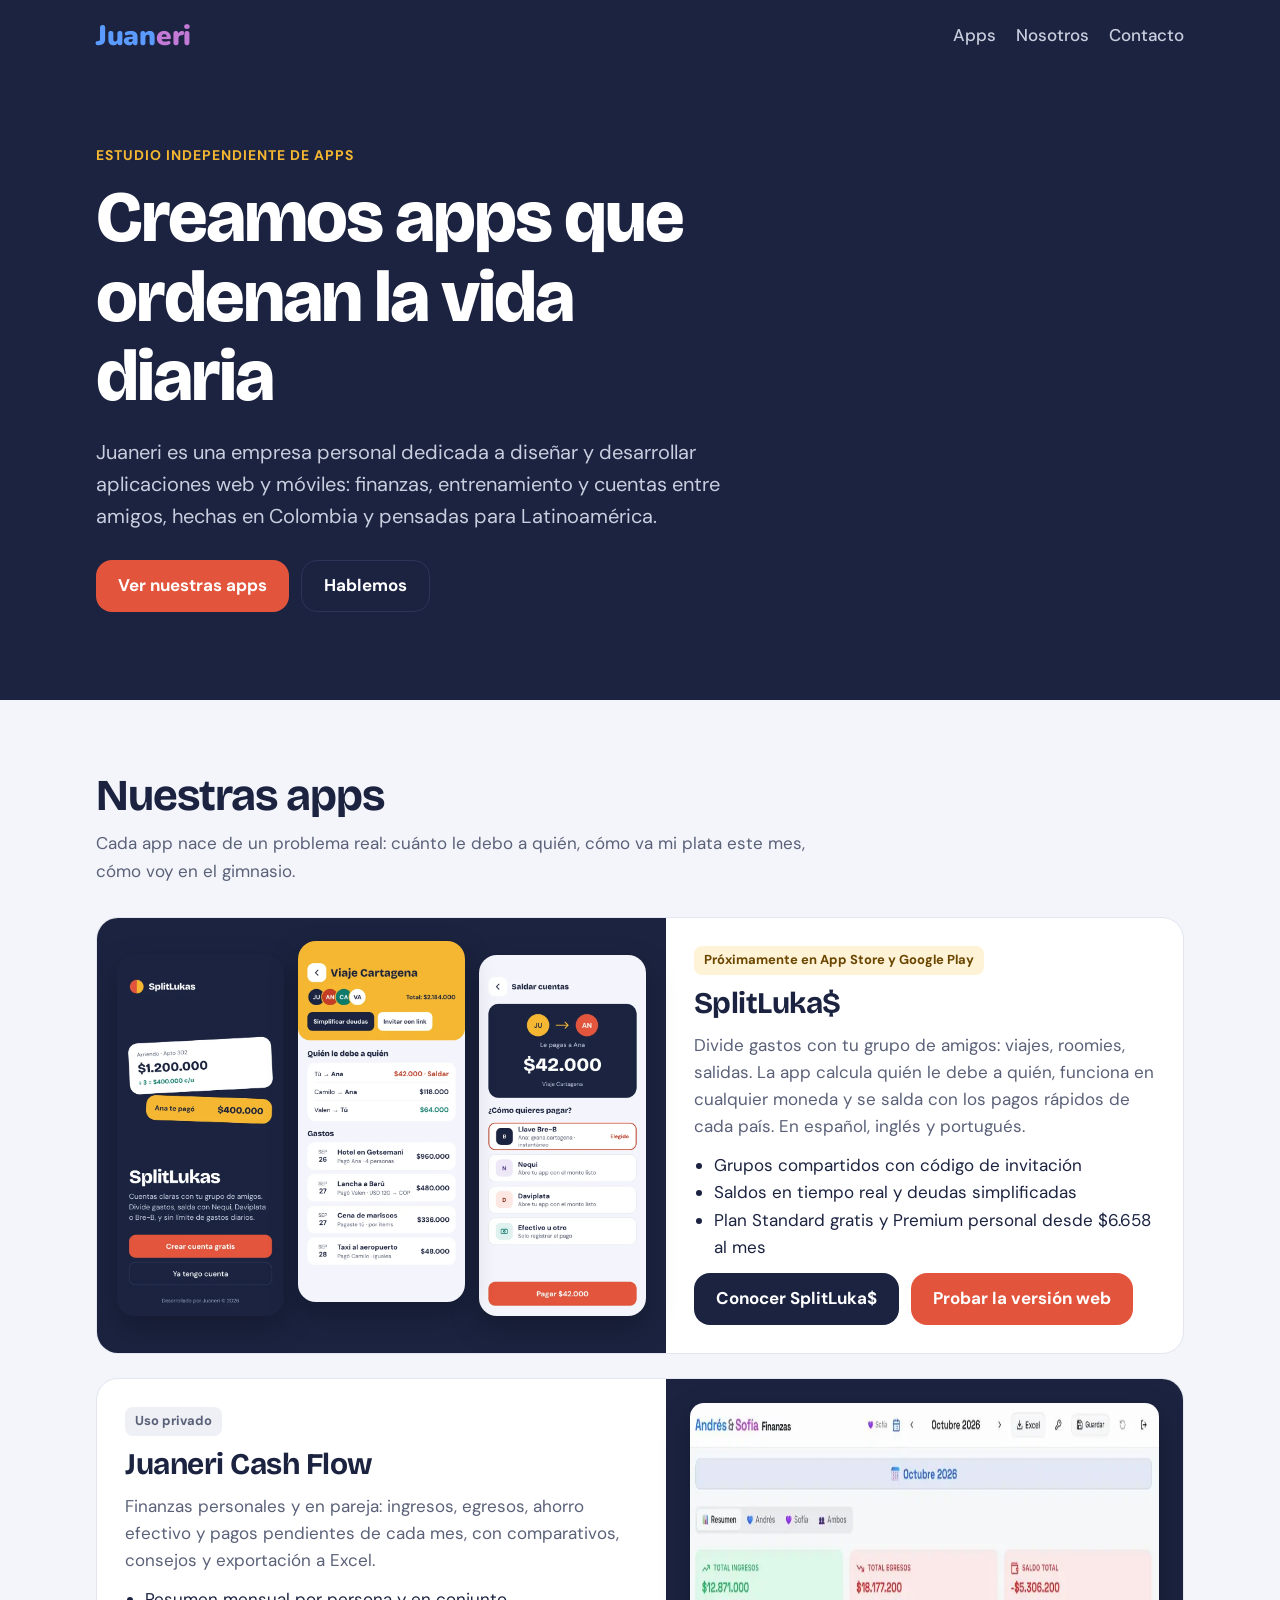
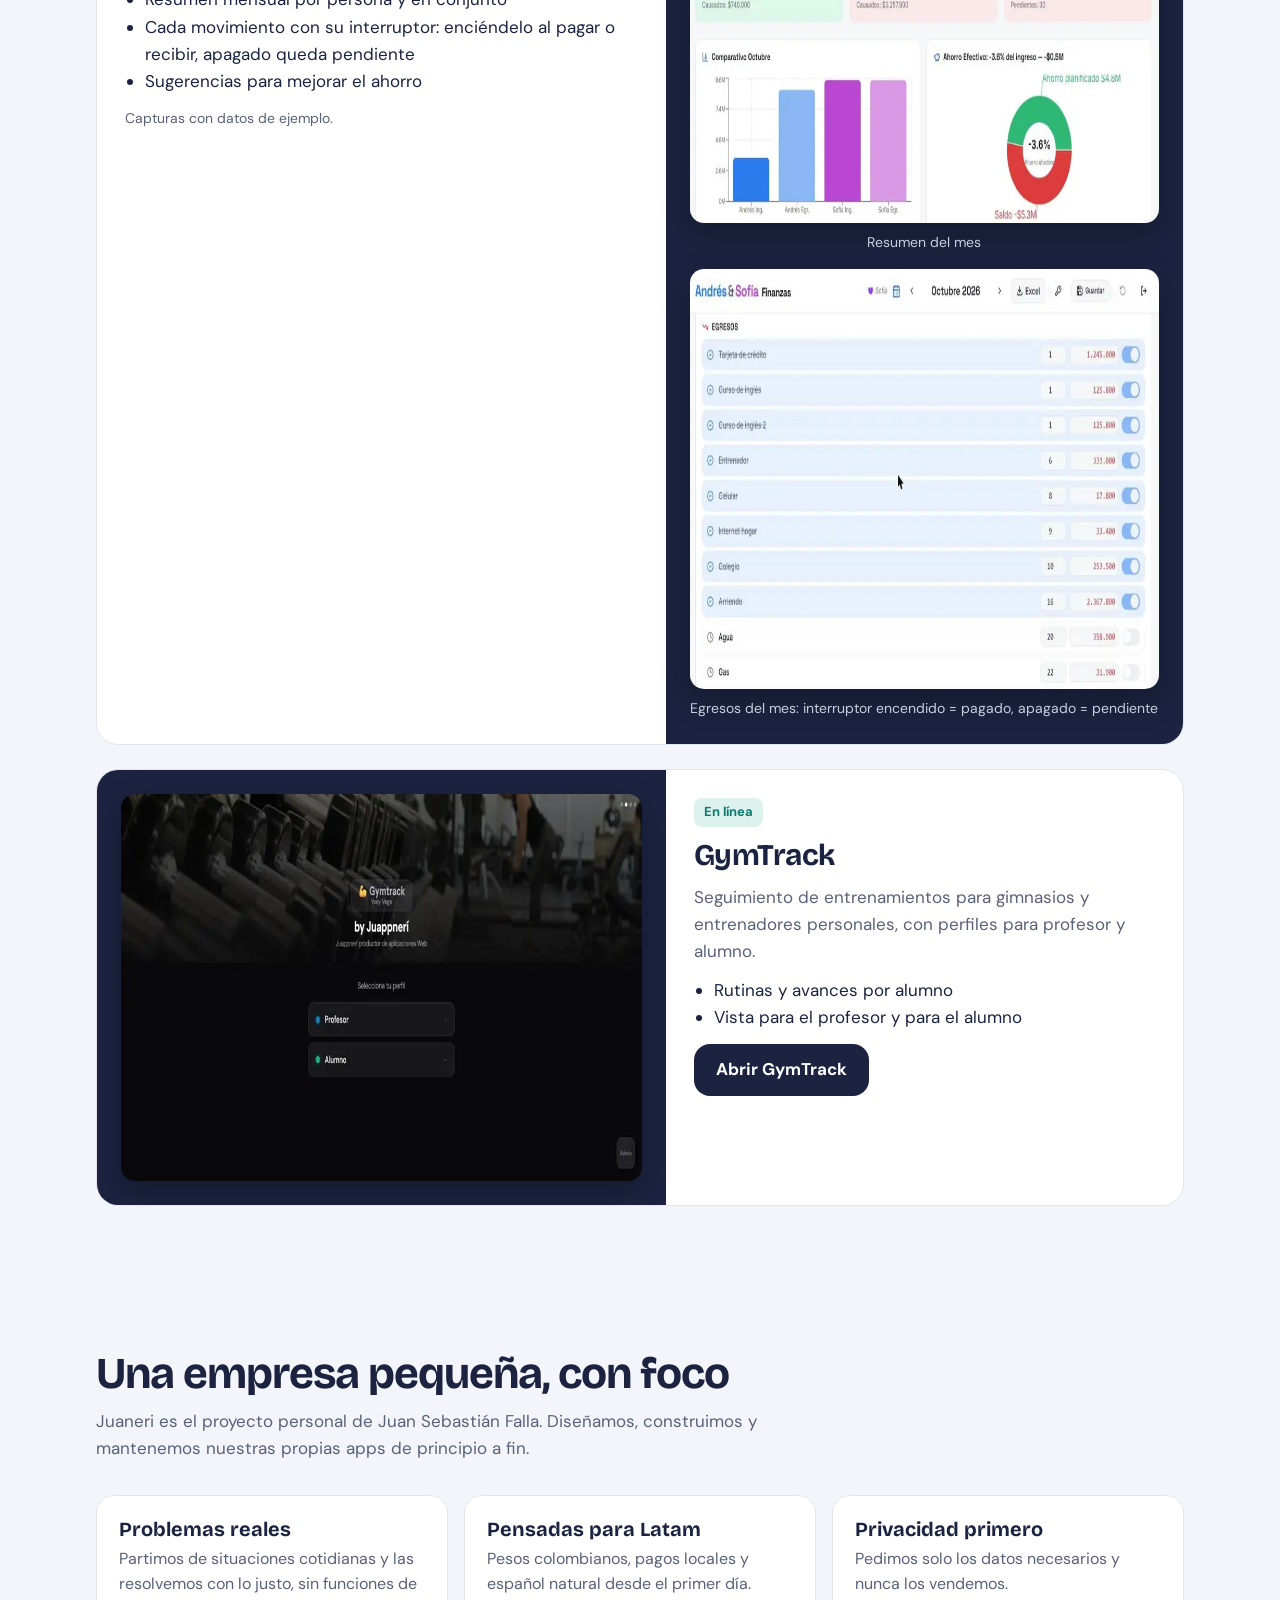
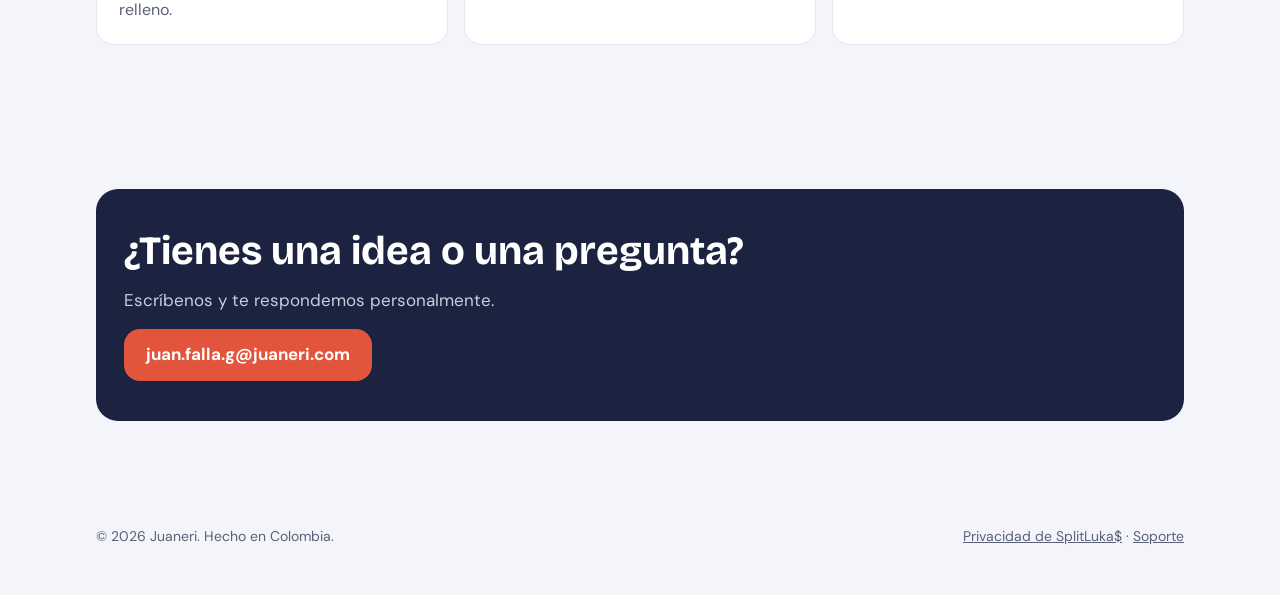
==== commit e7ef6d06: "SplitLuka$: nuevo nombre visible, subtítulo y logo de moneda partida" ====
--- a/index.html
+++ b/index.html
@@ -41,13 +41,13 @@
       <div class="apps">
         <article class="app">
           <div class="shot phones">
-            <img src="img/proto-bienvenida.webp" alt="Pantalla de bienvenida de SplitLukas" width="540" height="1169" loading="lazy">
+            <img src="img/proto-bienvenida.webp" alt="Pantalla de bienvenida de SplitLuka$" width="540" height="1169" loading="lazy">
             <img src="img/proto-grupo.webp" alt="Grupo Viaje Cartagena con quién le debe a quién y la lista de gastos" width="540" height="1169" loading="lazy">
             <img src="img/proto-saldar.webp" alt="Saldar cuentas con los pagos rápidos del país" width="540" height="1169" loading="lazy">
           </div>
           <div class="body">
             <span class="tag soon">Próximamente en App Store y Google Play</span>
-            <h3>SplitLukas</h3>
+            <h3>SplitLuka$</h3>
             <p>Divide gastos con tu grupo de amigos: viajes, roomies, salidas. La app calcula quién le debe a quién, funciona en cualquier moneda y se salda con los pagos rápidos de cada país. En español, inglés y portugués.</p>
             <ul>
               <li>Grupos compartidos con código de invitación</li>
@@ -55,7 +55,7 @@
               <li>Plan Standard gratis y Premium personal desde $6.658 al mes</li>
             </ul>
             <div class="actions">
-              <a class="btn dark" href="/splitlukas/">Conocer SplitLukas</a>
+              <a class="btn dark" href="/splitlukas/">Conocer SplitLuka$</a>
               <a class="btn primary" href="https://splitlukas.expo.app">Probar la versión web</a>
             </div>
           </div>
@@ -124,7 +124,7 @@
 <footer>
   <div class="wrap">
     <span>© 2026 Juaneri. Hecho en Colombia.</span>
-    <span><a href="/splitlukas/privacidad.html">Privacidad de SplitLukas</a> · <a href="/splitlukas/soporte.html">Soporte</a></span>
+    <span><a href="/splitlukas/privacidad.html">Privacidad de SplitLuka$</a> · <a href="/splitlukas/soporte.html">Soporte</a></span>
   </div>
 </footer>
 </body>
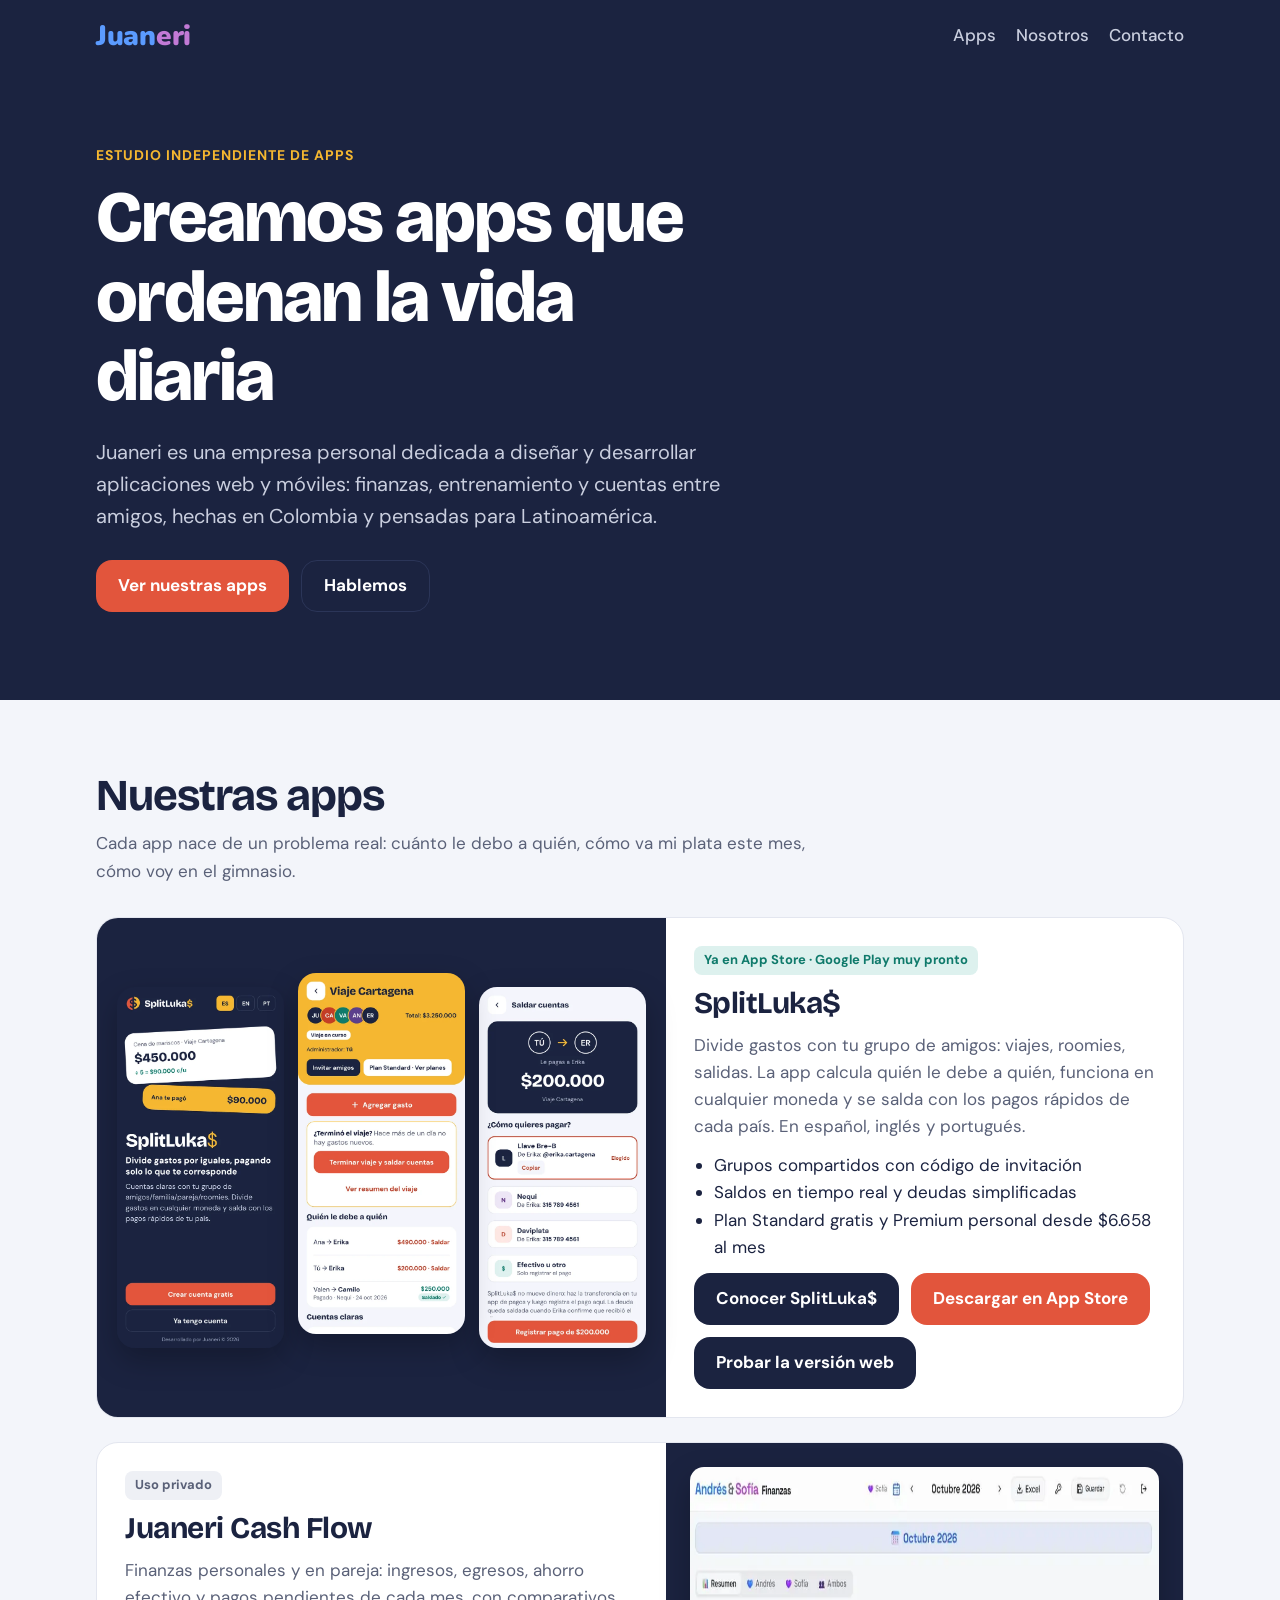
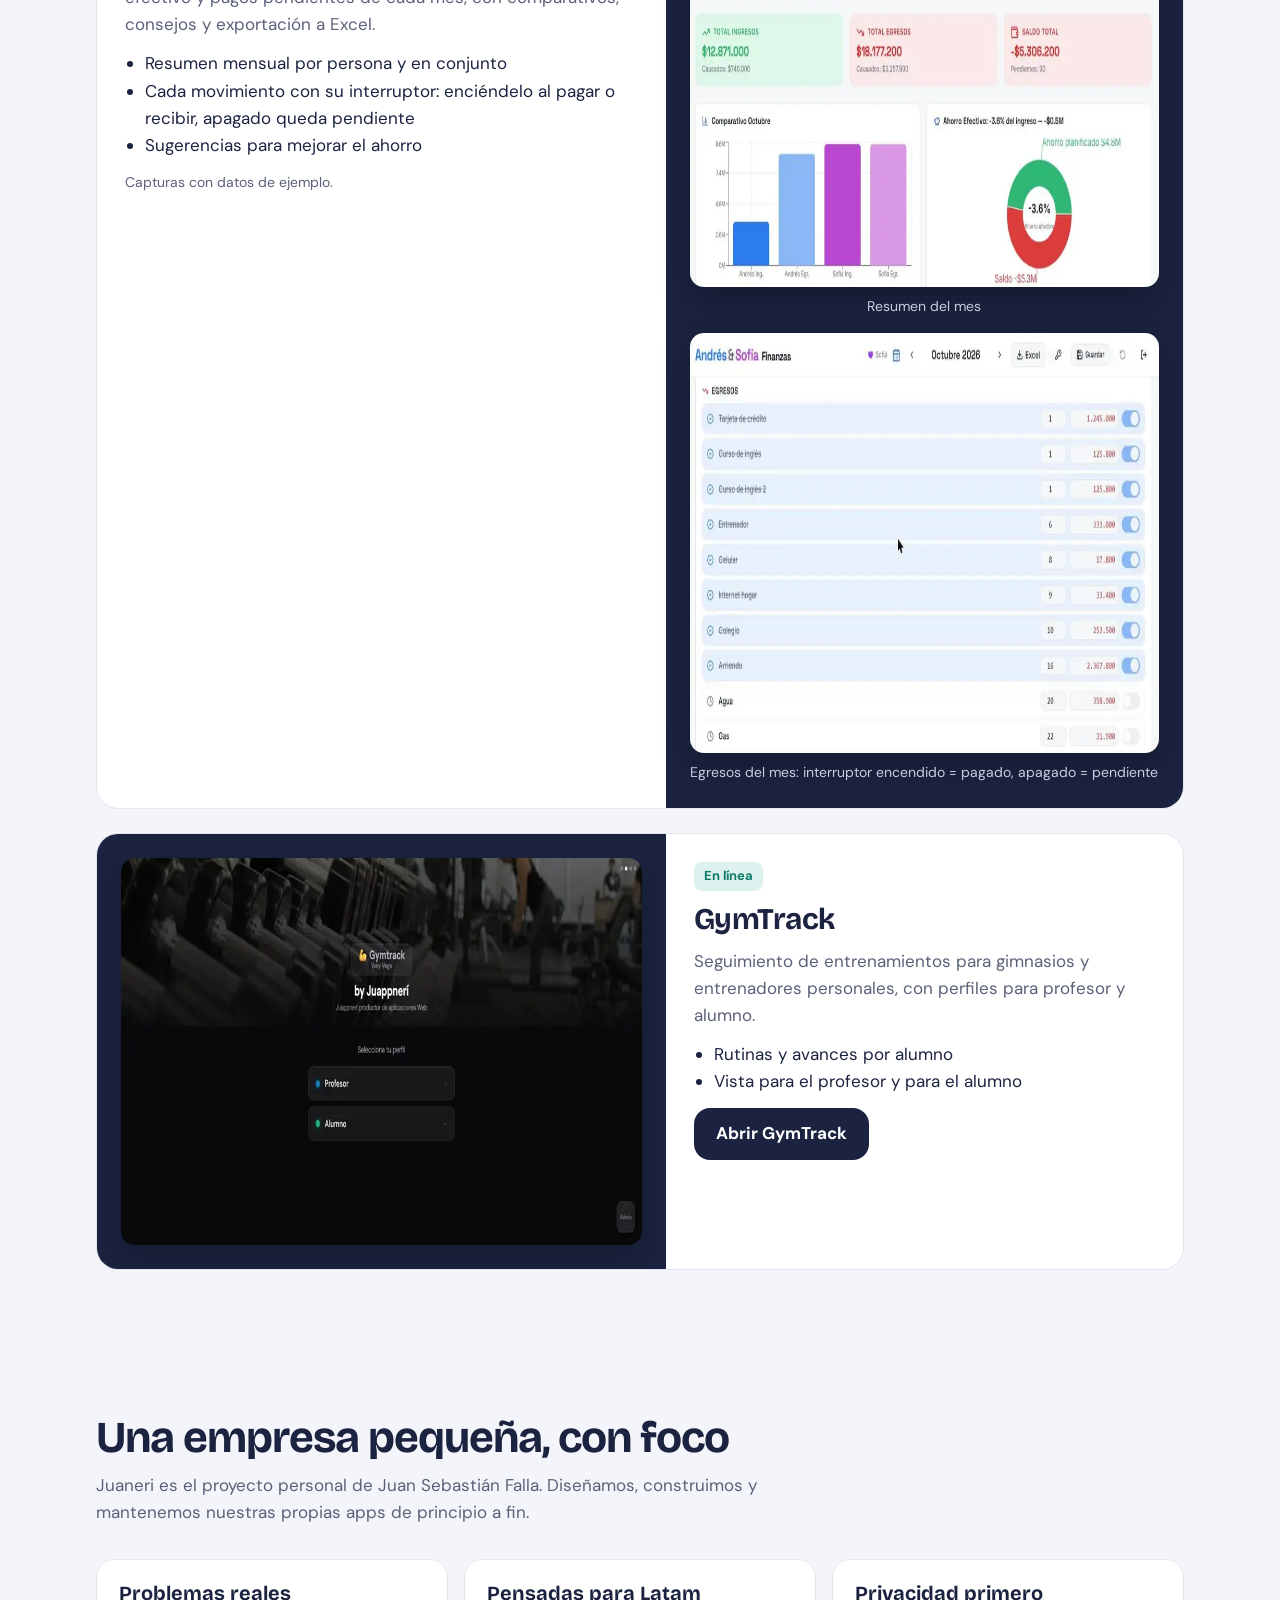
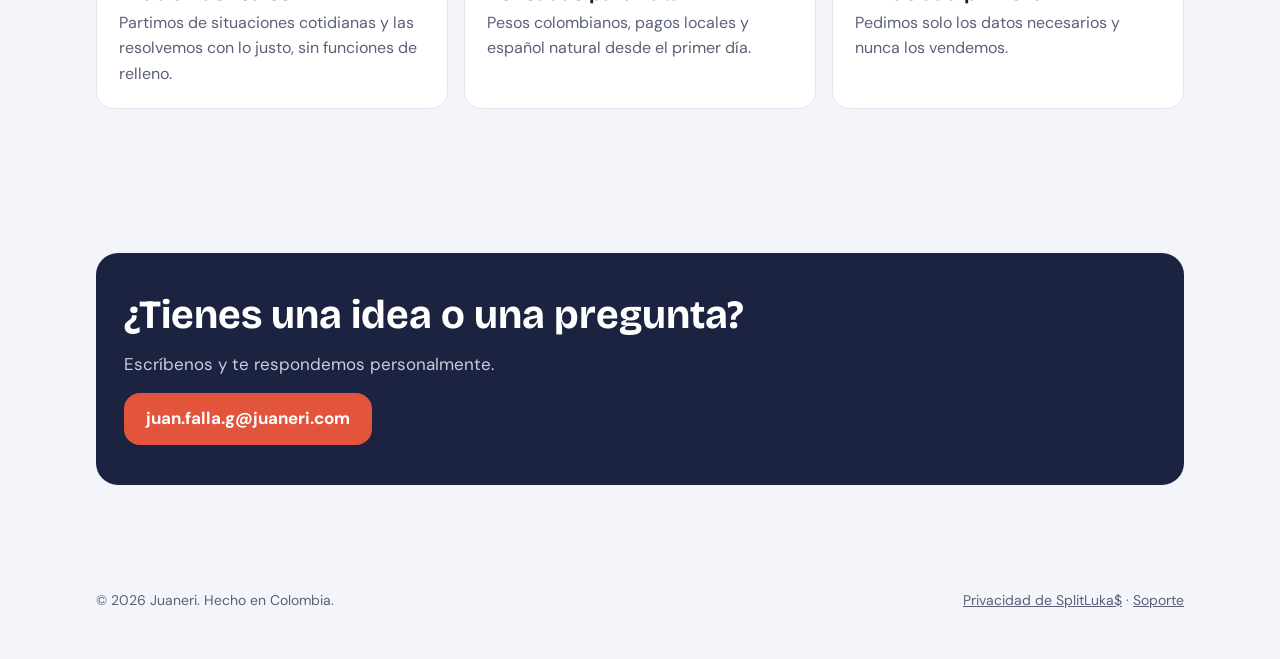
==== commit 562131da: "SplitLuka$ ya está en App Store: botón de descarga; Google Play muy pronto Co-Authored-By: Claude Op" ====
--- a/index.html
+++ b/index.html
@@ -46,7 +46,7 @@
             <img src="img/proto-saldar.webp" alt="Saldar cuentas con los pagos rápidos del país" width="540" height="1169" loading="lazy">
           </div>
           <div class="body">
-            <span class="tag soon">Próximamente en App Store y Google Play</span>
+            <span class="tag live">Ya en App Store · Google Play muy pronto</span>
             <h3>SplitLuka$</h3>
             <p>Divide gastos con tu grupo de amigos: viajes, roomies, salidas. La app calcula quién le debe a quién, funciona en cualquier moneda y se salda con los pagos rápidos de cada país. En español, inglés y portugués.</p>
             <ul>
@@ -56,7 +56,8 @@
             </ul>
             <div class="actions">
               <a class="btn dark" href="/splitlukas/">Conocer SplitLuka$</a>
-              <a class="btn primary" href="https://splitlukas.expo.app">Probar la versión web</a>
+              <a class="btn primary" href="https://apps.apple.com/app/id6828172255">Descargar en App Store</a>
+              <a class="btn dark" href="https://splitlukas.expo.app">Probar la versión web</a>
             </div>
           </div>
         </article>
